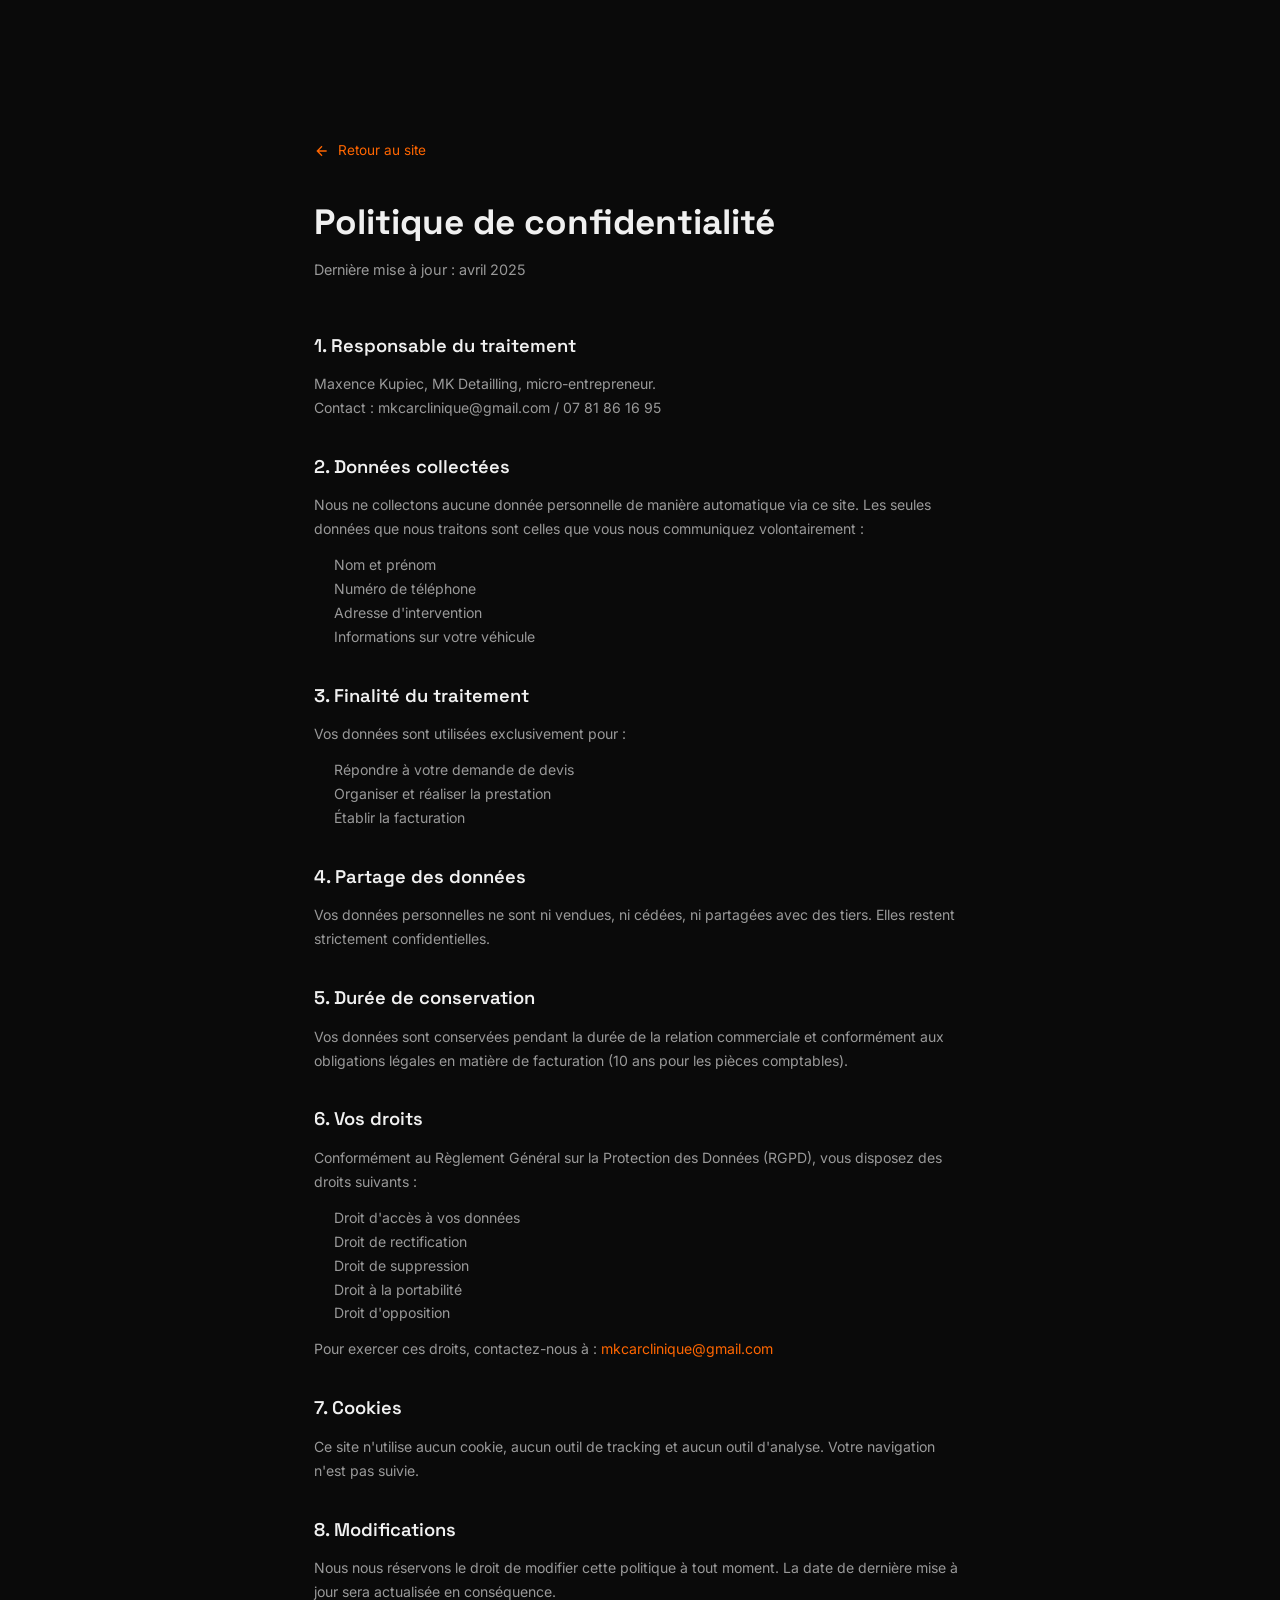
==== confidentialite.html @ a5b23c21 "Initial commit — MK Detailling site Site vitrine complet : hero video wall, services, parcours clien" ====
<!DOCTYPE html>
<html lang="fr">
<head>
    <meta charset="UTF-8">
    <meta name="viewport" content="width=device-width, initial-scale=1.0">
    <title>Politique de confidentialit&eacute; | MK Detailling</title>
    <link rel="icon" href="favicon.ico" type="image/x-icon">
    <link rel="preconnect" href="https://fonts.googleapis.com">
    <link rel="preconnect" href="https://fonts.gstatic.com" crossorigin>
    <link href="https://fonts.googleapis.com/css2?family=Space+Grotesk:wght@400;500;600;700&family=Inter:wght@300;400;500;600&display=swap" rel="stylesheet">
    <link rel="stylesheet" href="css/style.css">
    <style>
        .legal-page { padding: 140px 24px 80px; max-width: 700px; margin: 0 auto; position: relative; z-index: 1; }
        .legal-page h1 { font-family: 'Space Grotesk', sans-serif; font-size: 2.2rem; font-weight: 700; margin-bottom: 8px; }
        .legal-page .legal-sub { color: #999; font-size: 0.9rem; margin-bottom: 48px; }
        .legal-page h2 { font-family: 'Space Grotesk', sans-serif; font-size: 1.15rem; font-weight: 600; margin: 32px 0 12px; color: #f0f0f0; }
        .legal-page p { color: #999; font-size: 0.88rem; line-height: 1.7; margin-bottom: 12px; }
        .legal-page ul { color: #999; font-size: 0.88rem; line-height: 1.7; margin-bottom: 12px; padding-left: 20px; }
        .legal-page a { color: #ff6600; }
        .legal-back { display: inline-flex; align-items: center; gap: 8px; color: #999; font-size: 0.85rem; margin-bottom: 32px; transition: color 0.3s; }
        .legal-back:hover { color: #f0f0f0; }
    </style>
</head>
<body>
    <div class="legal-page">
        <a href="index.html" class="legal-back">
            <svg width="16" height="16" viewBox="0 0 24 24" fill="none" stroke="currentColor" stroke-width="2"><path d="M19 12H5M12 19l-7-7 7-7"/></svg>
            Retour au site
        </a>
        <h1>Politique de confidentialit&eacute;</h1>
        <p class="legal-sub">Derni&egrave;re mise &agrave; jour : avril 2025</p>

        <h2>1. Responsable du traitement</h2>
        <p>Maxence Kupiec, MK Detailling, micro-entrepreneur.<br>Contact : mkcarclinique@gmail.com / 07 81 86 16 95</p>

        <h2>2. Donn&eacute;es collect&eacute;es</h2>
        <p>Nous ne collectons aucune donn&eacute;e personnelle de mani&egrave;re automatique via ce site. Les seules donn&eacute;es que nous traitons sont celles que vous nous communiquez volontairement :</p>
        <ul>
            <li>Nom et pr&eacute;nom</li>
            <li>Num&eacute;ro de t&eacute;l&eacute;phone</li>
            <li>Adresse d'intervention</li>
            <li>Informations sur votre v&eacute;hicule</li>
        </ul>

        <h2>3. Finalit&eacute; du traitement</h2>
        <p>Vos donn&eacute;es sont utilis&eacute;es exclusivement pour :</p>
        <ul>
            <li>R&eacute;pondre &agrave; votre demande de devis</li>
            <li>Organiser et r&eacute;aliser la prestation</li>
            <li>&Eacute;tablir la facturation</li>
        </ul>

        <h2>4. Partage des donn&eacute;es</h2>
        <p>Vos donn&eacute;es personnelles ne sont ni vendues, ni c&eacute;d&eacute;es, ni partag&eacute;es avec des tiers. Elles restent strictement confidentielles.</p>

        <h2>5. Dur&eacute;e de conservation</h2>
        <p>Vos donn&eacute;es sont conserv&eacute;es pendant la dur&eacute;e de la relation commerciale et conform&eacute;ment aux obligations l&eacute;gales en mati&egrave;re de facturation (10 ans pour les pi&egrave;ces comptables).</p>

        <h2>6. Vos droits</h2>
        <p>Conform&eacute;ment au R&egrave;glement G&eacute;n&eacute;ral sur la Protection des Donn&eacute;es (RGPD), vous disposez des droits suivants :</p>
        <ul>
            <li>Droit d'acc&egrave;s &agrave; vos donn&eacute;es</li>
            <li>Droit de rectification</li>
            <li>Droit de suppression</li>
            <li>Droit &agrave; la portabilit&eacute;</li>
            <li>Droit d'opposition</li>
        </ul>
        <p>Pour exercer ces droits, contactez-nous &agrave; : <a href="mailto:mkcarclinique@gmail.com">mkcarclinique@gmail.com</a></p>

        <h2>7. Cookies</h2>
        <p>Ce site n'utilise aucun cookie, aucun outil de tracking et aucun outil d'analyse. Votre navigation n'est pas suivie.</p>

        <h2>8. Modifications</h2>
        <p>Nous nous r&eacute;servons le droit de modifier cette politique &agrave; tout moment. La date de derni&egrave;re mise &agrave; jour sera actualis&eacute;e en cons&eacute;quence.</p>
    </div>
</body>
</html>
---- css/style.css ----
/* ============================
   MK Detailling - Premium Dark UI
   Fonts: Space Grotesk, Inter, Bebas Neue
   Colors: #0a0a0a, #ff6600, #00c8ff
   ============================ */

*, *::before, *::after {
    margin: 0;
    padding: 0;
    box-sizing: border-box;
}

:root {
    --black: #050505;
    --dark: #0a0a0a;
    --dark-2: #111111;
    --dark-3: #161616;
    --gray-1: #1e1e1e;
    --gray-2: #2a2a2a;
    --gray-3: #444;
    --gray-4: #666;
    --gray-5: #999;
    --white: #f0f0f0;
    --white-soft: rgba(240,240,240,0.7);
    --orange: #ff6600;
    --orange-soft: rgba(255,102,0,0.15);
    --orange-glow: rgba(255,102,0,0.35);
    --cyan: #00c8ff;
    --cyan-soft: rgba(0,200,255,0.15);
    --cyan-glow: rgba(0,200,255,0.35);
    --gradient: linear-gradient(135deg, var(--orange), var(--cyan));
    --glass-bg: rgba(255,255,255,0.03);
    --glass-border: rgba(255,255,255,0.06);
    --font-heading: 'Space Grotesk', sans-serif;
    --font-body: 'Inter', sans-serif;
    --font-accent: 'Bebas Neue', sans-serif;
    --ease: cubic-bezier(0.16, 1, 0.3, 1);
    --ease-out: cubic-bezier(0.33, 1, 0.68, 1);
    --radius: 16px;
    --radius-sm: 10px;
}

html {
    scroll-behavior: smooth;
    scroll-padding-top: 80px;
}

body {
    font-family: var(--font-body);
    background: var(--dark);
    color: var(--white);
    line-height: 1.6;
    overflow-x: hidden;
    -webkit-font-smoothing: antialiased;
    -moz-osx-font-smoothing: grayscale;
    cursor: default;
}

::selection {
    background: var(--orange);
    color: var(--dark);
}

a { text-decoration: none; color: inherit; }
ul { list-style: none; }
img { max-width: 100%; display: block; }

.container {
    max-width: 1200px;
    margin: 0 auto;
    padding: 0 24px;
}

/* Toutes les sections au-dessus du fond */
section, footer, .marquee {
    position: relative;
    z-index: 1;
}

/* Séparateurs lumineux entre sections */
/* Séparateurs supprimés */

/* ============================
   LOADER
   ============================ */
.loader {
    position: fixed;
    inset: 0;
    z-index: 9999;
    background: var(--black);
    display: flex;
    align-items: center;
    justify-content: center;
    overflow: hidden;
}

.loader.hidden {
    pointer-events: none;
    visibility: hidden;
}

/* Texte reveal */
.loader-text-reveal {
    text-align: center;
    position: relative;
    z-index: 2;
    display: flex;
    flex-direction: column;
    align-items: center;
    gap: 16px;
}

.loader-line {
    display: flex;
    justify-content: center;
}

.loader-line {
    overflow: hidden;
}

.loader-line span {
    display: block;
    transform: translateY(110%);
    animation: slideUp 0.6s var(--ease) forwards;
}

.loader-logo-img {
    height: clamp(80px, 15vw, 160px);
    width: auto;
}

.line-1 span {
    animation-delay: 0.3s;
}

.line-3 span {
    font-family: var(--font-heading);
    font-size: clamp(0.7rem, 1.5vw, 0.9rem);
    font-weight: 300;
    color: var(--gray-4);
    letter-spacing: 3px;
    text-transform: uppercase;
    margin-top: 16px;
    animation-delay: 0.9s;
}

@keyframes slideUp {
    to { transform: translateY(0); }
}

/* Wipe - rideau qui remonte pour révéler le site */
.loader-wipe {
    position: absolute;
    inset: 0;
    background: var(--black);
    z-index: 1;
    transform: scaleY(0);
    transform-origin: bottom;
}

.loader.exit .loader-line span {
    animation: slideOut 0.4s var(--ease) forwards;
}

.loader.exit .line-1 span { animation-delay: 0s; }
.loader.exit .line-3 span { animation-delay: 0.08s; }

@keyframes slideOut {
    to { transform: translateY(-110%); }
}

.loader.exit {
    animation: loaderFadeOut 0.6s var(--ease) 0.5s forwards;
}

@keyframes loaderFadeOut {
    to { opacity: 0; }
}

/* ============================
   CUSTOM CURSOR
   ============================ */
@media (hover: hover) and (pointer: fine) {
    .cursor {
        width: 8px;
        height: 8px;
        background: var(--white);
        border-radius: 50%;
        position: fixed;
        top: 0;
        left: 0;
        pointer-events: none;
        z-index: 100000;
        transition: transform 0.1s, background 0.2s;
        mix-blend-mode: difference;
    }

    .cursor-follower {
        width: 36px;
        height: 36px;
        border: 1px solid rgba(255,255,255,0.3);
        border-radius: 50%;
        position: fixed;
        top: 0;
        left: 0;
        pointer-events: none;
        z-index: 100000;
        transition: transform 0.3s var(--ease), width 0.3s, height 0.3s, border-color 0.3s;
    }

    .cursor-follower.hover {
        width: 56px;
        height: 56px;
        border-color: var(--orange);
    }

    body { cursor: none; }
    a, button, .magnetic { cursor: none; }
}

/* ============================
   BACKGROUND SYSTEM
   ============================ */
.bg-system {
    position: fixed;
    inset: 0;
    z-index: 0;
    pointer-events: none;
    overflow: hidden;
}

/* Grid étendue sur tout le site */
.bg-grid {
    position: absolute;
    inset: 0;
    background-image:
        linear-gradient(rgba(255,255,255,0.02) 1px, transparent 1px),
        linear-gradient(90deg, rgba(255,255,255,0.02) 1px, transparent 1px);
    background-size: 80px 80px;
    opacity: 0.6;
}

/* Orbes de lumière ambiante */
.bg-orb {
    position: absolute;
    border-radius: 50%;
    filter: blur(100px);
    will-change: transform;
    transition: transform 0.1s linear;
}

.bg-orb-1 {
    width: 600px;
    height: 600px;
    background: radial-gradient(circle, rgba(255,102,0,0.12) 0%, transparent 70%);
    top: -200px;
    left: -100px;
    animation: orbFloat1 20s ease-in-out infinite;
}

.bg-orb-2 {
    width: 500px;
    height: 500px;
    background: radial-gradient(circle, rgba(0,200,255,0.10) 0%, transparent 70%);
    top: 40%;
    right: -150px;
    animation: orbFloat2 25s ease-in-out infinite;
}

.bg-orb-3 {
    width: 700px;
    height: 700px;
    background: radial-gradient(circle, rgba(255,102,0,0.08) 0%, transparent 70%);
    bottom: 20%;
    left: -200px;
    animation: orbFloat3 22s ease-in-out infinite;
}

.bg-orb-4 {
    width: 400px;
    height: 400px;
    background: radial-gradient(circle, rgba(0,200,255,0.07) 0%, transparent 70%);
    bottom: -100px;
    right: 10%;
    animation: orbFloat4 18s ease-in-out infinite;
}

@keyframes orbFloat1 {
    0%, 100% { transform: translate(0, 0); }
    25% { transform: translate(80px, 120px); }
    50% { transform: translate(40px, 60px); }
    75% { transform: translate(-40px, 80px); }
}

@keyframes orbFloat2 {
    0%, 100% { transform: translate(0, 0); }
    25% { transform: translate(-60px, -80px); }
    50% { transform: translate(-100px, 40px); }
    75% { transform: translate(30px, -60px); }
}

@keyframes orbFloat3 {
    0%, 100% { transform: translate(0, 0); }
    25% { transform: translate(100px, -40px); }
    50% { transform: translate(60px, -80px); }
    75% { transform: translate(-30px, -20px); }
}

@keyframes orbFloat4 {
    0%, 100% { transform: translate(0, 0); }
    25% { transform: translate(-50px, 60px); }
    50% { transform: translate(30px, -40px); }
    75% { transform: translate(-80px, 20px); }
}

/* Particules */
.bg-particles {
    position: absolute;
    inset: 0;
}

.particle {
    position: absolute;
    width: 2px;
    height: 2px;
    background: rgba(255,255,255,0.15);
    border-radius: 50%;
    animation: particleDrift linear infinite;
}

@keyframes particleDrift {
    0% { transform: translateY(0) translateX(0); opacity: 0; }
    10% { opacity: 1; }
    90% { opacity: 1; }
    100% { transform: translateY(-100vh) translateX(40px); opacity: 0; }
}

/* Grain overlay */
.grain {
    position: fixed;
    inset: 0;
    z-index: 9998;
    pointer-events: none;
    opacity: 0.04;
    background-image: url("data:image/svg+xml,%3Csvg viewBox='0 0 256 256' xmlns='http://www.w3.org/2000/svg'%3E%3Cfilter id='noise'%3E%3CfeTurbulence type='fractalNoise' baseFrequency='0.9' numOctaves='4' stitchTiles='stitch'/%3E%3C/filter%3E%3Crect width='100%25' height='100%25' filter='url(%23noise)'/%3E%3C/svg%3E");
    background-repeat: repeat;
}

/* ============================
   SECTION HEADER
   ============================ */
.section-header {
    text-align: center;
    margin-bottom: 32px;
}

.section-tag {
    font-family: var(--font-accent);
    font-size: 0.9rem;
    letter-spacing: 4px;
    text-transform: uppercase;
    color: var(--gray-5);
    display: block;
    margin-bottom: 12px;
}

.section-title {
    font-family: var(--font-heading);
    font-size: clamp(2rem, 5vw, 3.4rem);
    font-weight: 700;
    letter-spacing: -1px;
    line-height: 1.1;
    margin-bottom: 16px;
}

.accent {
    background: var(--gradient);
    -webkit-background-clip: text;
    -webkit-text-fill-color: transparent;
    background-clip: text;
}

.accent-animated {
    background: linear-gradient(90deg, var(--orange), var(--cyan), var(--orange), var(--cyan));
    background-size: 300% 100%;
    -webkit-background-clip: text;
    -webkit-text-fill-color: transparent;
    background-clip: text;
    animation: gradientText 4s ease infinite;
    filter: drop-shadow(0 0 20px rgba(255,102,0,0.3));
    text-shadow: none;
}

@keyframes gradientText {
    0% { background-position: 0% 50%; }
    50% { background-position: 100% 50%; }
    100% { background-position: 0% 50%; }
}

.section-subtitle {
    color: var(--gray-5);
    font-size: 1.05rem;
    font-weight: 300;
    max-width: 500px;
    margin: 0 auto;
}

/* ============================
   GLASS
   ============================ */
.glass {
    background: var(--glass-bg);
    border: 1px solid var(--glass-border);
    backdrop-filter: blur(12px);
    -webkit-backdrop-filter: blur(12px);
}

/* ============================
   BUTTONS
   ============================ */
.btn {
    display: inline-flex;
    align-items: center;
    gap: 10px;
    padding: 16px 32px;
    border-radius: 60px;
    font-family: var(--font-heading);
    font-size: 0.95rem;
    font-weight: 600;
    letter-spacing: 0.3px;
    border: none;
    cursor: pointer;
    transition: all 0.4s var(--ease);
    position: relative;
    overflow: hidden;
}

.btn-primary {
    background: var(--orange);
    color: var(--white);
}

.btn-primary::before {
    content: '';
    position: absolute;
    inset: 0;
    background: linear-gradient(135deg, var(--orange), #ff8533);
    opacity: 0;
    transition: opacity 0.4s;
}

.btn-primary:hover::before { opacity: 1; }

.btn-primary:hover {
    transform: translateY(-2px);
    box-shadow: 0 12px 40px var(--orange-glow);
}

.btn-primary span, .btn-primary svg { position: relative; z-index: 1; }

.btn-ghost {
    background: transparent;
    color: var(--white);
    border: 1px solid var(--gray-2);
    padding: 15px 31px;
}

.btn-ghost:hover {
    border-color: var(--white);
    transform: translateY(-2px);
}

/* ============================
   NAVBAR
   ============================ */
.navbar {
    position: fixed;
    top: 0;
    left: 0;
    right: 0;
    z-index: 1000;
    padding: 0;
    transition: all 0.5s var(--ease);
}

.navbar.scrolled {
    background: rgba(5, 5, 5, 0.15);
    backdrop-filter: blur(20px);
    -webkit-backdrop-filter: blur(20px);
    border-bottom: 1px solid rgba(255,255,255,0.03);
}

.nav-container {
    max-width: 1200px;
    margin: 0 auto;
    padding: 0 24px;
    display: flex;
    align-items: center;
    justify-content: space-between;
    height: 110px;
}

.nav-logo img {
    height: 100px;
    width: auto;
    transition: opacity 0.3s;
}

.nav-logo:hover img { opacity: 0.8; }

.nav-links {
    display: flex;
    gap: 40px;
}

.nav-links a {
    font-family: var(--font-heading);
    font-size: 0.88rem;
    font-weight: 500;
    letter-spacing: 0.5px;
    color: var(--gray-5);
    transition: color 0.3s;
    position: relative;
    overflow: hidden;
}

.nav-links a::after {
    content: '';
    position: absolute;
    bottom: -2px;
    left: 0;
    width: 0;
    height: 1px;
    background: var(--orange);
    transition: width 0.4s var(--ease);
}

.nav-links a:hover,
.nav-links a.active {
    color: var(--white);
}

.nav-links a:hover::after,
.nav-links a.active::after {
    width: 100%;
}

.nav-cta {
    display: flex;
    align-items: center;
    gap: 8px;
    font-family: var(--font-heading);
    font-size: 0.85rem;
    font-weight: 600;
    letter-spacing: 0.5px;
    padding: 10px 24px;
    border: 1px solid var(--gray-2);
    border-radius: 60px;
    color: var(--white);
    transition: all 0.4s var(--ease);
}

.nav-cta:hover {
    border-color: var(--orange);
    color: var(--orange);
    box-shadow: 0 0 20px var(--orange-glow);
}

.nav-toggle {
    display: none;
    flex-direction: column;
    gap: 6px;
    background: none;
    border: none;
    cursor: pointer;
    padding: 8px;
    width: 36px;
}

.nav-toggle span {
    display: block;
    height: 1.5px;
    background: var(--white);
    transition: all 0.4s var(--ease);
    transform-origin: center;
}

.nav-toggle.open span:first-child {
    transform: rotate(45deg) translate(2.5px, 2.5px);
}

.nav-toggle.open span:last-child {
    transform: rotate(-45deg) translate(2.5px, -2.5px);
}

/* ============================
   HERO
   ============================ */
.hero {
    position: relative;
    min-height: 100vh;
    display: flex;
    align-items: center;
    justify-content: center;
    overflow: hidden;
}

/* Wall de 3 vidéos côte à côte */
.hero-video-wall {
    position: absolute;
    inset: 0;
    display: grid;
    grid-template-columns: 1fr 1fr 1fr;
    z-index: 0;
    overflow: hidden;
}

.hero-video-wall video {
    width: 100%;
    height: 100%;
    object-fit: cover;
    filter: brightness(0.3) saturate(1.15);
}

.hero-video-wall video:nth-child(2) {
    filter: brightness(0.35) saturate(1.2);
}

.hero-video-wall video:nth-child(3) {
    filter: brightness(0.3) saturate(1.15);
}

.hero-video-overlay {
    position: absolute;
    inset: 0;
    z-index: 1;
    background:
        radial-gradient(ellipse 70% 60% at center, rgba(5,5,5,0.4) 0%, rgba(5,5,5,0.75) 80%, var(--dark) 100%),
        linear-gradient(180deg, rgba(5,5,5,0.3) 0%, transparent 40%, rgba(5,5,5,0.85) 100%);
}

/* Fondu horizontal entre les 3 vidéos (masque les jointures) */
.hero-video-wall::before {
    content: '';
    position: absolute;
    inset: 0;
    z-index: 2;
    pointer-events: none;
    background:
        linear-gradient(90deg,
            transparent 0%,
            transparent 28%,
            rgba(10,10,10,0.5) 33.33%,
            transparent 38%,
            transparent 62%,
            rgba(10,10,10,0.5) 66.66%,
            transparent 72%,
            transparent 100%
        );
    filter: blur(30px);
}

.hero-video-wall video {
    mask-image: linear-gradient(90deg, transparent 0%, black 8%, black 92%, transparent 100%);
    -webkit-mask-image: linear-gradient(90deg, transparent 0%, black 8%, black 92%, transparent 100%);
}

.hero-video-wall video:first-child {
    mask-image: linear-gradient(90deg, black 0%, black 92%, transparent 100%);
    -webkit-mask-image: linear-gradient(90deg, black 0%, black 92%, transparent 100%);
}

.hero-video-wall video:last-child {
    mask-image: linear-gradient(90deg, transparent 0%, black 8%, black 100%);
    -webkit-mask-image: linear-gradient(90deg, transparent 0%, black 8%, black 100%);
}

@media (max-width: 768px) {
    .hero-video-wall {
        grid-template-columns: 1fr;
    }
    .hero-video-wall video:nth-child(2),
    .hero-video-wall video:nth-child(3) {
        display: none;
    }
    .hero-video-wall::before,
    .hero-video-wall::after {
        display: none;
    }
}

.hero-bg {
    position: absolute;
    inset: 0;
    z-index: 1;
}

.hero-gradient {
    position: absolute;
    inset: 0;
    background:
        radial-gradient(ellipse 60% 50% at 20% 50%, var(--orange-glow) 0%, transparent 70%),
        radial-gradient(ellipse 60% 50% at 80% 60%, var(--cyan-glow) 0%, transparent 70%);
    opacity: 0.4;
    animation: gradientShift 8s ease-in-out infinite alternate;
}

@keyframes gradientShift {
    0% { opacity: 0.3; transform: scale(1); }
    100% { opacity: 0.5; transform: scale(1.05); }
}

/* hero-grid-pattern supprimé - grid globale via bg-system */

.hero-content {
    position: relative;
    z-index: 2;
    text-align: center;
    padding: 100px 24px 0;
    max-width: 900px;
}

.hero-badge {
    display: inline-flex;
    align-items: center;
    gap: 8px;
    padding: 10px 22px;
    border-radius: 60px;
    background: rgba(10,10,10,0.5);
    backdrop-filter: blur(12px);
    -webkit-backdrop-filter: blur(12px);
    border: 1px solid rgba(255,255,255,0.12);
    font-size: 0.8rem;
    font-weight: 500;
    color: rgba(240,240,240,0.95);
    letter-spacing: 0.5px;
    margin-bottom: 32px;
    box-shadow: 0 4px 20px rgba(0,0,0,0.4);
}

.pulse-dot {
    width: 8px;
    height: 8px;
    border-radius: 50%;
    background: #22c55e;
    animation: pulseDot 2s infinite;
}

@keyframes pulseDot {
    0%, 100% { box-shadow: 0 0 0 0 rgba(34,197,94,0.5); }
    50% { box-shadow: 0 0 0 6px rgba(34,197,94,0); }
}

.hero-title {
    font-family: var(--font-heading);
    font-size: clamp(2.4rem, 6vw, 4.8rem);
    font-weight: 700;
    line-height: 1.05;
    letter-spacing: -2px;
    margin-bottom: 24px;
    text-shadow: 0 4px 30px rgba(0,0,0,0.5), 0 2px 8px rgba(0,0,0,0.4);
}

.hero-title .line {
    display: block;
    overflow: hidden;
}

.hero-title .word {
    display: inline-block;
}

.hero-slogan {
    font-family: var(--font-body);
    font-size: 1.05rem;
    font-weight: 400;
    color: rgba(240,240,240,0.85);
    margin-bottom: 48px;
    letter-spacing: 0.3px;
    text-shadow: 0 2px 12px rgba(0,0,0,0.6);
}

.hero-ctas {
    display: flex;
    gap: 16px;
    justify-content: center;
    flex-wrap: wrap;
    margin-bottom: 80px;
}

.hero-scroll-indicator {
    display: flex;
    flex-direction: column;
    align-items: center;
    gap: 8px;
    color: var(--gray-4);
    font-size: 0.7rem;
    font-weight: 500;
    letter-spacing: 3px;
    text-transform: uppercase;
}

.scroll-line {
    width: 1px;
    height: 48px;
    background: linear-gradient(to bottom, var(--gray-4), transparent);
    animation: scrollLine 2s ease-in-out infinite;
}

@keyframes scrollLine {
    0% { transform: scaleY(0); transform-origin: top; }
    50% { transform: scaleY(1); transform-origin: top; }
    51% { transform-origin: bottom; }
    100% { transform: scaleY(0); transform-origin: bottom; }
}

/* ============================
   MARQUEE
   ============================ */
.marquee {
    padding: 20px 0;
    background: rgba(10,10,10,0.5);
    backdrop-filter: blur(8px);
    -webkit-backdrop-filter: blur(8px);
    border-top: 1px solid var(--glass-border);
    border-bottom: 1px solid var(--glass-border);
    overflow: hidden;
}

.marquee-track {
    display: flex;
    gap: 32px;
    white-space: nowrap;
    animation: marquee 25s linear infinite;
    font-family: var(--font-accent);
    font-size: 1rem;
    letter-spacing: 4px;
    color: var(--gray-4);
}

.marquee-track .separator {
    color: var(--orange);
}

.marquee-star {
    color: var(--orange);
    font-size: 0.8rem;
}

@keyframes marquee {
    0% { transform: translateX(0); }
    100% { transform: translateX(-50%); }
}

/* ============================
   TRUST BAR
   ============================ */
.trust-bar {
    padding: 24px 0;
    position: relative;
    z-index: 1;
}

.trust-badges {
    display: flex;
    justify-content: center;
    gap: 16px;
    flex-wrap: wrap;
}

.trust-badge {
    display: flex;
    align-items: center;
    gap: 12px;
    padding: 12px 20px;
    border-radius: 60px;
    transition: all 0.3s var(--ease);
}

.trust-badge:hover {
    border-color: rgba(255,255,255,0.1);
    transform: translateY(-2px);
}

.trust-logo {
    width: 32px;
    height: 32px;
    border-radius: 50%;
    display: flex;
    align-items: center;
    justify-content: center;
    flex-shrink: 0;
}

.trustpilot-logo {
    background: rgba(0,182,122,0.1);
}

.google-logo {
    background: rgba(255,255,255,0.05);
}

.trust-stars {
    display: flex;
    gap: 2px;
    margin-bottom: 2px;
}

.trust-text {
    font-size: 0.75rem;
    color: var(--gray-5);
    font-weight: 300;
}

.trust-text strong {
    color: var(--white);
    font-weight: 600;
}

@media (max-width: 768px) {
    .trust-badges {
        flex-direction: column;
        align-items: center;
    }
}

/* ============================
   SERVICES
   ============================ */
.services {
    padding: 56px 0;
    background: transparent;
}

.services-grid {
    display: grid;
    grid-template-columns: repeat(3, 1fr);
    gap: 20px;
    margin-bottom: 48px;
}

.service-card {
    border-radius: var(--radius);
    padding: 36px 28px;
    position: relative;
    overflow: hidden;
    transition: all 0.5s var(--ease);
}

.service-card:hover {
    transform: translateY(-8px);
    border-color: rgba(255,255,255,0.1);
    box-shadow: 0 24px 64px rgba(0,0,0,0.4);
}

/* Carte bleue (intérieur / extérieur) */
.service-card.cyan-card .service-icon-wrap {
    color: var(--cyan);
}

.service-card.cyan-card:hover {
    border-color: rgba(0,200,255,0.25);
    box-shadow: 0 24px 64px rgba(0,200,255,0.08);
}

.service-card.cyan-card:hover .service-icon-wrap {
    background: var(--cyan);
    color: var(--dark);
}

.service-card.cyan-card li::before {
    background: var(--cyan);
}

.service-card.cyan-card .service-link:hover {
    border-color: var(--cyan);
    color: var(--cyan);
}

/* Carte orange (prestation complète) */
.service-card.featured {
    border-color: rgba(255,102,0,0.2);
    background: linear-gradient(180deg, rgba(255,102,0,0.06) 0%, var(--glass-bg) 100%);
}

.service-card.featured:hover {
    border-color: rgba(255,102,0,0.4);
    box-shadow: 0 24px 64px rgba(255,102,0,0.1);
}

.service-number {
    font-family: var(--font-heading);
    font-size: 4rem;
    font-weight: 700;
    color: rgba(255,255,255,0.03);
    position: absolute;
    top: 12px;
    right: 20px;
    line-height: 1;
}

.featured-tag {
    display: inline-block;
    font-family: var(--font-heading);
    font-size: 0.65rem;
    font-weight: 700;
    letter-spacing: 2px;
    padding: 4px 12px;
    border-radius: 60px;
    background: var(--orange-soft);
    color: var(--orange);
    margin-bottom: 20px;
}

.service-icon-wrap {
    min-width: 56px;
    height: 56px;
    padding: 0 16px;
    border-radius: 14px;
    background: var(--gray-1);
    display: inline-flex;
    align-items: center;
    justify-content: center;
    margin-bottom: 24px;
    color: var(--orange);
    transition: all 0.4s var(--ease);
}

.service-card.featured .service-icon-wrap {
    background: var(--orange-soft);
    padding: 0 20px;
    border: 1px solid rgba(255,102,0,0.3);
    animation: glowPulse 2.5s ease-in-out infinite;
}

@keyframes glowPulse {
    0%, 100% { box-shadow: 0 0 15px var(--orange-glow), 0 0 30px rgba(255,102,0,0.1); }
    50% { box-shadow: 0 0 25px var(--orange-glow), 0 0 50px rgba(255,102,0,0.2); }
}

.service-card:hover .service-icon-wrap {
    background: var(--orange);
    color: var(--white);
}

.service-tag-wrap {
    margin-bottom: 24px;
}

.service-tag {
    display: inline-block;
    font-family: var(--font-heading);
    font-size: 0.95rem;
    font-weight: 600;
    letter-spacing: 0.5px;
    padding: 10px 24px;
    border-radius: 60px;
    background: var(--gray-1);
    color: var(--cyan);
    border: 1px solid rgba(0,200,255,0.15);
    transition: all 0.4s var(--ease);
}

.service-card:hover .service-tag {
    background: var(--cyan-soft);
    border-color: rgba(0,200,255,0.3);
}

.featured-service-tag {
    color: var(--orange);
    border-color: rgba(255,102,0,0.3);
    background: var(--orange-soft);
    animation: glowPulse 2.5s ease-in-out infinite;
}

.service-card:hover .featured-service-tag {
    background: rgba(255,102,0,0.2);
    border-color: rgba(255,102,0,0.5);
}

.service-card h3 {
    font-family: var(--font-heading);
    font-size: 1.3rem;
    font-weight: 600;
    margin-bottom: 20px;
    letter-spacing: -0.3px;
}

.service-card ul {
    margin-bottom: 28px;
}

.service-card li {
    padding: 8px 0;
    color: var(--gray-5);
    font-size: 0.9rem;
    font-weight: 400;
    border-bottom: 1px solid rgba(255,255,255,0.04);
    display: flex;
    align-items: center;
    gap: 10px;
}

.service-card li::before {
    content: '';
    width: 4px;
    height: 4px;
    border-radius: 50%;
    background: var(--orange);
    flex-shrink: 0;
}

.service-card.featured li::before {
    background: var(--cyan);
}

/* Description texte (prestation complète) */
.service-description {
    color: var(--gray-5);
    font-size: 0.95rem;
    font-weight: 400;
    line-height: 1.6;
    margin-bottom: 20px;
}

/* Encadré "Ce qui est possible" */
.service-includes {
    background: rgba(255,255,255,0.03);
    border: 1px solid rgba(255,255,255,0.06);
    border-radius: var(--radius-sm);
    padding: 16px 20px;
    margin-bottom: 24px;
}

.includes-label {
    display: block;
    font-family: var(--font-heading);
    font-size: 0.75rem;
    font-weight: 600;
    letter-spacing: 0.5px;
    color: var(--gray-4);
    margin-bottom: 12px;
    text-transform: uppercase;
}

.service-includes ul {
    margin-bottom: 0;
}

/* Prix */
.service-price {
    text-align: center;
    margin-bottom: 20px;
    padding: 12px 0;
    border-top: 1px solid rgba(255,255,255,0.05);
}

.price-range {
    display: block;
    font-family: var(--font-heading);
    font-size: 1.4rem;
    font-weight: 700;
    color: var(--cyan);
    letter-spacing: -0.5px;
    margin-bottom: 2px;
}

.featured-price {
    color: var(--orange);
}

.price-note {
    font-size: 0.75rem;
    color: var(--gray-4);
    font-weight: 300;
}

.service-footer {
    display: flex;
    align-items: center;
    justify-content: space-between;
}

.service-badge {
    font-family: var(--font-heading);
    font-size: 0.85rem;
    font-weight: 600;
    color: var(--gray-5);
    letter-spacing: 0.5px;
}

.service-link {
    width: 40px;
    height: 40px;
    border-radius: 50%;
    border: 1px solid var(--gray-2);
    display: flex;
    align-items: center;
    justify-content: center;
    color: var(--gray-5);
    transition: all 0.3s var(--ease);
}

.service-link:hover {
    border-color: var(--orange);
    color: var(--orange);
    transform: rotate(0deg);
}

.services-note {
    text-align: center;
    color: var(--gray-4);
    font-size: 0.9rem;
    font-weight: 300;
}

/* ============================
   ZONES
   ============================ */
.zones {
    padding: 56px 0;
    background: transparent;
}

/* ============================
   COMPTEURS
   ============================ */
.counters {
    padding: 56px 0;
    background: transparent;
}

.counters-grid {
    display: grid;
    grid-template-columns: repeat(3, 1fr);
    gap: 20px;
    max-width: 700px;
    margin: 0 auto;
    text-align: center;
}

.counter-item {
    padding: 24px 16px;
}

.counter-value {
    font-family: var(--font-heading);
    font-size: 3rem;
    font-weight: 700;
    background: var(--gradient);
    -webkit-background-clip: text;
    -webkit-text-fill-color: transparent;
    background-clip: text;
}

.counter-suffix {
    font-family: var(--font-heading);
    font-size: 1.4rem;
    font-weight: 600;
    color: var(--gray-5);
}

.counter-item p {
    font-size: 0.8rem;
    color: var(--gray-4);
    font-weight: 300;
    margin-top: 4px;
}

@media (max-width: 768px) {
    .counters-grid {
        grid-template-columns: 1fr;
        gap: 8px;
    }

    .counter-value {
        font-size: 2.4rem;
    }
}

/* ============================
   PARCOURS CLIENT
   ============================ */
.parcours {
    padding: 56px 0;
    background: transparent;
}

.parcours-timeline {
    position: relative;
    max-width: 640px;
    margin: 0 auto;
}

/* Ligne verticale qui se dessine au scroll */
.timeline-line {
    position: absolute;
    left: 28px;
    top: 0;
    bottom: 0;
    width: 2px;
    background: transparent;
    z-index: 0;
}

.timeline-line::after {
    content: '';
    position: absolute;
    top: 0;
    left: 0;
    width: 100%;
    height: var(--progress, 0%);
    background: linear-gradient(180deg, var(--orange), var(--cyan));
    box-shadow: 0 0 12px var(--orange-glow), 0 0 24px rgba(255,102,0,0.1);
    border-radius: 2px;
}

/* Steps */
.parcours-step {
    display: flex;
    align-items: flex-start;
    gap: 24px;
    margin-bottom: 32px;
    position: relative;
    opacity: 0;
    transform: translateY(20px);
    filter: blur(6px);
    transition: opacity 0.7s var(--ease), transform 0.7s var(--ease), filter 0.7s var(--ease);
}

.parcours-step.step-active {
    opacity: 1;
    transform: translateY(0);
    filter: blur(0);
}

.parcours-step:last-child {
    margin-bottom: 0;
}

/* Numéro avec icône auto */
.step-number {
    width: 56px;
    height: 56px;
    border-radius: 50%;
    background: var(--gray-1);
    border: 2px solid var(--gray-3);
    display: flex;
    align-items: center;
    justify-content: center;
    flex-shrink: 0;
    position: relative;
    z-index: 2;
    transition: all 0.5s var(--ease);
}

.step-active .step-number {
    border-color: var(--orange);
    box-shadow: 0 0 20px var(--orange-glow);
    background: var(--dark);
}

.step-active:nth-child(even) .step-number {
    border-color: var(--cyan);
    box-shadow: 0 0 20px var(--cyan-glow);
}

.step-number svg {
    color: var(--gray-4);
    transition: color 0.5s var(--ease);
}

.step-active .step-number svg {
    color: var(--orange);
}

.step-active:nth-child(even) .step-number svg {
    color: var(--cyan);
}

/* Contenu */
.step-content {
    flex: 1;
    border-radius: var(--radius-sm);
    padding: 20px 24px;
    transition: all 0.4s var(--ease);
    position: relative;
}

.step-active .step-content {
    border-color: rgba(255,255,255,0.08);
}

.step-content:hover {
    border-color: rgba(255,255,255,0.12);
    transform: translateX(4px);
}

.step-tag {
    display: inline-block;
    font-family: var(--font-heading);
    font-size: 0.65rem;
    font-weight: 700;
    letter-spacing: 2px;
    text-transform: uppercase;
    color: var(--gray-4);
    margin-bottom: 8px;
    transition: color 0.4s;
}

.step-active .step-tag {
    color: var(--orange);
}

.step-active:nth-child(even) .step-tag {
    color: var(--cyan);
}

.step-content h3 {
    font-family: var(--font-heading);
    font-size: 1.15rem;
    font-weight: 600;
    margin-bottom: 6px;
}

.step-content p {
    color: var(--gray-5);
    font-size: 0.88rem;
    font-weight: 300;
    line-height: 1.6;
}

@media (max-width: 768px) {
    .parcours-timeline {
        max-width: 100%;
    }

    .step-number {
        width: 44px;
        height: 44px;
    }

    .timeline-line {
        left: 22px;
    }

    .step-content {
        padding: 16px 18px;
    }
}

/* Zone pin icon */
.zone-pin {
    color: var(--cyan);
    margin-bottom: 16px;
}

/* CTA FAQ zone */
.zone-faq {
    text-align: center;
    margin-top: 32px;
}

.zone-faq-link {
    display: inline-flex;
    align-items: center;
    gap: 12px;
    padding: 16px 28px;
    border-radius: 60px;
    font-family: var(--font-heading);
    font-size: 0.9rem;
    font-weight: 500;
    color: var(--gray-5);
    transition: all 0.4s var(--ease);
}

.zone-faq-link:hover {
    color: var(--white);
    border-color: rgba(0,200,255,0.2);
    transform: translateY(-2px);
}

.zone-faq-link svg:first-child {
    color: var(--cyan);
    flex-shrink: 0;
}

.faq-arrow {
    opacity: 0.4;
    transition: all 0.3s var(--ease);
    flex-shrink: 0;
}

.zone-faq-link:hover .faq-arrow {
    opacity: 1;
    transform: translate(2px, -2px);
}

/* Zones layout : carte + infos */
.zones-layout {
    display: flex;
    flex-direction: column;
    align-items: center;
    gap: 48px;
}

/* Panel infos prérequis */
.zones-info-panel {
    max-width: 600px;
    text-align: center;
}

.zones-info-title {
    display: flex;
    align-items: center;
    justify-content: center;
    gap: 10px;
    font-family: var(--font-heading);
    font-size: 1.15rem;
    font-weight: 600;
    margin-bottom: 8px;
}

.zones-info-title svg {
    color: var(--cyan);
}

.zones-info-desc {
    color: var(--gray-5);
    font-size: 0.9rem;
    font-weight: 300;
    margin-bottom: 24px;
}

.prereq-cards {
    display: grid;
    grid-template-columns: 1fr 1fr;
    gap: 16px;
}

.prereq-card {
    border-radius: var(--radius);
    padding: 28px 20px;
    text-align: center;
    transition: all 0.4s var(--ease);
    position: relative;
    overflow: hidden;
}

.prereq-card:nth-child(1):hover {
    transform: translateY(-4px);
    border-color: rgba(56,182,255,0.25);
    box-shadow: 0 12px 40px rgba(56,182,255,0.1);
}

.prereq-card:nth-child(2):hover {
    transform: translateY(-4px);
    border-color: rgba(255,214,0,0.25);
    box-shadow: 0 12px 40px rgba(255,214,0,0.08);
}

.prereq-icon {
    width: 52px;
    height: 52px;
    border-radius: 50%;
    display: flex;
    align-items: center;
    justify-content: center;
    margin: 0 auto 16px;
    position: relative;
}

/* Eau - bleu avec effet goutte */
.prereq-card:nth-child(1) .prereq-icon {
    background: rgba(56, 182, 255, 0.12);
    color: #38b6ff;
    animation: waterPulse 3s ease-in-out infinite;
}

@keyframes waterPulse {
    0%, 100% { box-shadow: 0 0 16px rgba(56,182,255,0.3), 0 0 32px rgba(56,182,255,0.12); }
    50% { box-shadow: 0 0 28px rgba(56,182,255,0.5), 0 0 56px rgba(56,182,255,0.2); }
}

/* Ondes concentriques autour de l'icône eau */
.prereq-card:nth-child(1) .prereq-icon::before,
.prereq-card:nth-child(1) .prereq-icon::after {
    content: '';
    position: absolute;
    inset: -6px;
    border-radius: 50%;
    border: 1.5px solid rgba(56,182,255,0.3);
    animation: waterRing 3s ease-out infinite;
}

.prereq-card:nth-child(1) .prereq-icon::after {
    inset: -4px;
    animation-delay: 1s;
}

@keyframes waterRing {
    0% { transform: scale(1); opacity: 0.6; }
    100% { transform: scale(1.8); opacity: 0; }
}

/* Électricité - jaune avec effet éclair */
.prereq-card:nth-child(2) .prereq-icon {
    background: rgba(255, 214, 0, 0.12);
    color: #ffd600;
    animation: boltPulse 3s ease-in-out infinite;
}

@keyframes boltPulse {
    0%, 100% { box-shadow: 0 0 16px rgba(255,214,0,0.3), 0 0 32px rgba(255,214,0,0.12); }
    50% { box-shadow: 0 0 28px rgba(255,214,0,0.5), 0 0 56px rgba(255,214,0,0.2); }
}

/* Flash effect */
.prereq-card:nth-child(2) .prereq-icon::before {
    content: '';
    position: absolute;
    inset: -4px;
    border-radius: 50%;
    background: radial-gradient(circle, rgba(255,214,0,0.3) 0%, transparent 70%);
    animation: boltFlash 4s ease-in-out infinite;
    opacity: 0;
}

@keyframes boltFlash {
    0%, 80%, 100% { opacity: 0; transform: scale(1); }
    83% { opacity: 1; transform: scale(1.5); }
    85% { opacity: 0; transform: scale(1); }
    87% { opacity: 0.9; transform: scale(1.3); }
    89% { opacity: 0; transform: scale(1); }
    91% { opacity: 0.5; transform: scale(1.2); }
    93% { opacity: 0; }
}

/* Sparks effet étincelles */
.prereq-card:nth-child(2)::before,
.prereq-card:nth-child(2)::after {
    content: '';
    position: absolute;
    width: 2px;
    height: 2px;
    border-radius: 50%;
    background: #ffd600;
}

.prereq-card:nth-child(2)::before {
    top: 30%;
    right: 30%;
    animation: spark1 4s ease-out infinite;
    opacity: 0;
}

.prereq-card:nth-child(2)::after {
    top: 35%;
    left: 32%;
    animation: spark2 4s ease-out infinite 0.2s;
    opacity: 0;
}

@keyframes spark1 {
    80%, 100% { opacity: 0; }
    83% { opacity: 1; transform: translate(10px, -10px) scale(1.5); }
    86% { opacity: 0; transform: translate(18px, -18px) scale(0.5); }
}

@keyframes spark2 {
    80%, 100% { opacity: 0; }
    84% { opacity: 1; transform: translate(-8px, -12px) scale(1.5); }
    87% { opacity: 0; transform: translate(-16px, -20px) scale(0.5); }
}

.prereq-card strong {
    display: block;
    font-family: var(--font-heading);
    font-size: 0.95rem;
    font-weight: 600;
    margin-bottom: 4px;
}

.prereq-card p {
    color: var(--gray-4);
    font-size: 0.8rem;
    font-weight: 300;
}

@media (max-width: 768px) {
    .prereq-cards {
        grid-template-columns: 1fr;
        max-width: 280px;
        margin: 0 auto;
    }
}

/* Carte 3D France */
.france-map-wrapper {
    display: flex;
    flex-direction: column;
    align-items: center;
    gap: 24px;
}

.france-map-3d {
    width: 100%;
    max-width: 650px;
    perspective: 800px;
}

.france-svg-object {
    width: 100%;
    height: auto;
    max-height: 520px;
    transform: perspective(800px) rotateX(12deg) rotateY(-5deg);
    transform-style: preserve-3d;
    transition: transform 0.8s var(--ease);
    filter: drop-shadow(0 20px 50px rgba(0,0,0,0.4));
}

.france-svg-object:hover {
    transform: perspective(800px) rotateX(5deg) rotateY(0deg);
}

/* Legend */
.france-map-legend {
    display: flex;
    justify-content: center;
}

.legend-item {
    display: flex;
    align-items: center;
    gap: 8px;
    font-size: 0.8rem;
    font-weight: 400;
    color: var(--gray-5);
}

.legend-dot {
    width: 8px;
    height: 8px;
    border-radius: 50%;
}

.legend-dot.orange {
    background: var(--orange);
    box-shadow: 0 0 8px var(--orange-glow);
}

@media (max-width: 768px) {
    .france-map-3d {
        max-width: 350px;
    }

    .france-svg {
        transform: rotateX(10deg) rotateY(0deg);
    }

    .pin-label {
        font-size: 9px;
    }
}

/* ============================
   GALERIE - AVANT / APRÈS SLIDER
   ============================ */
.galerie {
    padding: 56px 0;
    background: transparent;
}

.comparisons-grid {
    display: grid;
    grid-template-columns: repeat(2, 1fr);
    gap: 16px;
    max-width: 800px;
    margin: 0 auto;
}

.comparison-slider {
    position: relative;
    border-radius: var(--radius);
    overflow: hidden;
    aspect-ratio: 1/1;
    cursor: ew-resize;
    user-select: none;
    -webkit-user-select: none;
}

.comparison-before,
.comparison-after {
    position: absolute;
    inset: 0;
}

.comparison-before img,
.comparison-after img {
    width: 100%;
    height: 100%;
    object-fit: cover;
    display: block;
}

.comparison-before {
    z-index: 2;
    clip-path: inset(0 50% 0 0);
}

.comparison-after {
    z-index: 1;
}

/* Labels Avant / Après */
.comparison-label {
    position: absolute;
    bottom: 12px;
    padding: 4px 12px;
    border-radius: 60px;
    font-family: var(--font-heading);
    font-size: 0.65rem;
    font-weight: 600;
    letter-spacing: 1.5px;
    text-transform: uppercase;
    z-index: 5;
    pointer-events: none;
}

.label-before {
    left: 16px;
    background: rgba(255, 60, 60, 0.8);
    backdrop-filter: blur(8px);
    -webkit-backdrop-filter: blur(8px);
    color: var(--white);
}

.label-after {
    right: 16px;
    background: rgba(34, 197, 94, 0.8);
    backdrop-filter: blur(8px);
    -webkit-backdrop-filter: blur(8px);
    color: var(--white);
}

/* Handle (poignée de glissement) */
.comparison-handle {
    position: absolute;
    top: 0;
    bottom: 0;
    left: 50%;
    transform: translateX(-50%);
    width: 4px;
    z-index: 10;
    display: flex;
    flex-direction: column;
    align-items: center;
    pointer-events: none;
}

.handle-line {
    flex: 1;
    width: 2px;
    background: var(--white);
    box-shadow: 0 0 8px rgba(255,255,255,0.3);
}

.handle-circle {
    width: 36px;
    height: 36px;
    border-radius: 50%;
    background: var(--white);
    color: var(--dark);
    display: flex;
    align-items: center;
    justify-content: center;
    flex-shrink: 0;
    box-shadow: 0 2px 12px rgba(0,0,0,0.4);
    transition: transform 0.2s var(--ease), box-shadow 0.2s;
}

.comparison-slider:active .handle-circle {
    transform: scale(1.15);
    box-shadow: 0 4px 20px rgba(255,255,255,0.3);
}

.comparison-caption {
    text-align: center;
    margin-top: 10px;
    font-family: var(--font-heading);
    font-size: 0.8rem;
    font-weight: 500;
    color: var(--gray-5);
    letter-spacing: 0.5px;
}

@media (max-width: 768px) {
    .comparisons-grid {
        grid-template-columns: 1fr;
        gap: 32px;
    }

    .comparison-slider {
        aspect-ratio: 1/1;
    }

    .handle-circle {
        width: 36px;
        height: 36px;
    }

    .handle-circle svg {
        width: 16px;
        height: 16px;
    }
}

/* ============================
   À PROPOS - TOUCHE PERSONNELLE
   ============================ */
.about-section {
    padding: 56px 0;
}

.about-wrapper {
    max-width: 720px;
    margin: 0 auto;
    text-align: center;
}

/* Grid 2 colonnes : photo + texte */
.about-grid {
    display: grid;
    grid-template-columns: 0.8fr 1fr;
    gap: 56px;
    align-items: center;
    max-width: 1000px;
    margin: 0 auto;
}

.about-photo {
    position: relative;
    border-radius: var(--radius);
    overflow: hidden;
    aspect-ratio: 4/5;
    box-shadow: 0 20px 60px rgba(0,0,0,0.4);
}

.about-slide {
    position: absolute;
    inset: 0;
    width: 100%;
    height: 100%;
    object-fit: cover;
    display: block;
    opacity: 0;
    transition: opacity 1.2s var(--ease), transform 6s ease-out;
    transform: scale(1);
}

.about-slide.active {
    opacity: 1;
    transform: scale(1.06);
}

.about-photo:hover .about-slide.active {
    transform: scale(1.08);
}

.about-dots {
    position: absolute;
    bottom: 16px;
    left: 50%;
    transform: translateX(-50%);
    display: flex;
    gap: 6px;
    z-index: 3;
}

.about-dot {
    width: 6px;
    height: 6px;
    border-radius: 50%;
    background: rgba(255,255,255,0.3);
    transition: all 0.4s var(--ease);
}

.about-dot.active {
    width: 20px;
    border-radius: 3px;
    background: var(--white);
}

.about-photo::after {
    content: '';
    position: absolute;
    inset: 0;
    background: linear-gradient(180deg, transparent 60%, rgba(5,5,5,0.6) 100%);
    pointer-events: none;
}

.about-photo-tag {
    position: absolute;
    bottom: 16px;
    left: 16px;
    z-index: 2;
    display: inline-flex;
    align-items: center;
    gap: 6px;
    padding: 6px 14px;
    border-radius: 60px;
    background: rgba(255,102,0,0.9);
    backdrop-filter: blur(8px);
    -webkit-backdrop-filter: blur(8px);
    color: white;
    font-family: var(--font-heading);
    font-size: 0.7rem;
    font-weight: 600;
    letter-spacing: 1px;
    text-transform: uppercase;
}

.about-content {
    text-align: left;
}

.about-content .about-signature {
    align-items: flex-start;
}

.about-content .about-stats {
    justify-content: flex-start;
    gap: 32px;
}

@media (max-width: 768px) {
    .about-grid {
        grid-template-columns: 1fr;
        gap: 32px;
        max-width: 400px;
    }

    .about-content {
        text-align: center;
    }

    .about-content .about-signature {
        align-items: center;
    }

    .about-content .about-stats {
        justify-content: center;
    }
}

.about-signature {
    display: inline-flex;
    flex-direction: column;
    align-items: center;
    gap: 4px;
    margin-bottom: 20px;
}

.about-signature span {
    font-family: 'Dancing Script', 'Brush Script MT', cursive;
    font-size: 1.8rem;
    font-weight: 400;
    background: var(--gradient);
    -webkit-background-clip: text;
    -webkit-text-fill-color: transparent;
    background-clip: text;
    letter-spacing: 1px;
}

.about-title {
    font-family: var(--font-heading);
    font-size: clamp(1.6rem, 3.5vw, 2.4rem);
    font-weight: 700;
    line-height: 1.2;
    letter-spacing: -0.5px;
    margin-bottom: 20px;
}

.about-text {
    color: var(--gray-5);
    font-size: 0.95rem;
    font-weight: 300;
    line-height: 1.7;
    margin-bottom: 16px;
}

.about-text strong {
    color: var(--white);
    font-weight: 500;
}

.about-stats {
    display: flex;
    justify-content: center;
    gap: 48px;
    margin-top: 32px;
    flex-wrap: wrap;
}

.about-stat {
    text-align: center;
}

.about-stat strong {
    display: block;
    font-family: var(--font-heading);
    font-size: 2rem;
    font-weight: 700;
    background: var(--gradient);
    -webkit-background-clip: text;
    -webkit-text-fill-color: transparent;
    background-clip: text;
    line-height: 1;
}

.about-stat span {
    font-size: 0.75rem;
    color: var(--gray-4);
    font-weight: 400;
    letter-spacing: 1px;
    text-transform: uppercase;
    margin-top: 6px;
    display: block;
}

.about-qualities {
    display: flex;
    gap: 10px;
    margin-top: 20px;
    flex-wrap: wrap;
}

.quality-tag {
    display: inline-block;
    padding: 6px 14px;
    border-radius: 60px;
    background: rgba(255,255,255,0.04);
    border: 1px solid var(--glass-border);
    font-family: var(--font-heading);
    font-size: 0.75rem;
    font-weight: 500;
    color: var(--gray-5);
    letter-spacing: 0.5px;
    transition: all 0.3s var(--ease);
}

.quality-tag:hover {
    border-color: rgba(255,102,0,0.3);
    color: var(--white);
    background: rgba(255,102,0,0.08);
}

.about-content .about-qualities {
    justify-content: flex-start;
}

@media (max-width: 768px) {
    .about-content .about-qualities {
        justify-content: center;
    }
}

/* ============================
   AVIS DRAGGABLE
   ============================ */
.reviews-section {
    padding: 56px 0;
    overflow: hidden;
}

.reviews-drag-wrapper {
    cursor: grab;
    user-select: none;
    -webkit-user-select: none;
    overflow: hidden;
    padding: 8px 0 24px;
}

.reviews-drag-wrapper.dragging {
    cursor: grabbing;
}

.reviews-track {
    display: flex;
    gap: 20px;
    padding: 0 5vw;
    will-change: transform;
    transition: transform 0.3s cubic-bezier(0.16, 1, 0.3, 1);
}

.reviews-drag-wrapper.dragging .reviews-track {
    transition: none;
}

.review-card {
    flex: 0 0 340px;
    border-radius: var(--radius);
    padding: 28px 24px;
    display: flex;
    flex-direction: column;
    gap: 16px;
    pointer-events: auto;
    transition: border-color 0.3s, transform 0.3s;
}

.review-card:hover {
    border-color: rgba(255,255,255,0.1);
    transform: translateY(-4px);
}

.review-stars {
    color: #fbbc05;
    font-size: 1rem;
    letter-spacing: 2px;
}

.review-text {
    color: var(--gray-5);
    font-size: 0.92rem;
    line-height: 1.6;
    font-weight: 300;
    flex: 1;
    font-style: italic;
}

.review-author {
    display: flex;
    align-items: center;
    gap: 12px;
    padding-top: 16px;
    border-top: 1px solid var(--glass-border);
}

.review-avatar {
    width: 40px;
    height: 40px;
    border-radius: 50%;
    display: flex;
    align-items: center;
    justify-content: center;
    font-family: var(--font-heading);
    font-size: 0.95rem;
    font-weight: 700;
    color: var(--white);
    flex-shrink: 0;
}

.review-author strong {
    display: block;
    font-family: var(--font-heading);
    font-size: 0.85rem;
    font-weight: 600;
    margin-bottom: 2px;
}

.review-author span {
    font-size: 0.72rem;
    color: var(--gray-4);
    font-weight: 300;
}

.review-card img,
.review-card * {
    -webkit-user-drag: none;
    user-drag: none;
}

.reviews-hint {
    display: flex;
    align-items: center;
    justify-content: center;
    gap: 8px;
    margin-top: 32px;
    font-size: 0.75rem;
    color: var(--gray-4);
    font-weight: 300;
    letter-spacing: 1px;
    opacity: 0.7;
}

.reviews-hint svg {
    color: var(--orange);
}

@media (max-width: 768px) {
    .review-card {
        flex: 0 0 280px;
        padding: 24px 20px;
    }

    .reviews-track {
        padding: 0 24px;
    }
}

/* ============================
   MARQUES
   ============================ */
.brands-bar {
    padding: 40px 0;
    overflow: hidden;
    position: relative;
    z-index: 1;
}

.brands-label {
    text-align: center;
    font-family: var(--font-heading);
    font-size: 0.8rem;
    font-weight: 500;
    color: var(--gray-4);
    letter-spacing: 2px;
    text-transform: uppercase;
    margin-bottom: 20px;
}

.brands-track {
    display: flex;
    gap: 24px;
    white-space: nowrap;
    animation: brandsScroll 20s linear infinite;
}

.brand-name {
    font-family: var(--font-heading);
    font-size: 1.1rem;
    font-weight: 600;
    color: var(--gray-3);
    letter-spacing: 3px;
    transition: color 0.3s;
}

.brand-sep {
    color: var(--gray-3);
    opacity: 0.3;
}

@keyframes brandsScroll {
    0% { transform: translateX(0); }
    100% { transform: translateX(-50%); }
}

/* ============================
   SOCIALS SECTION
   ============================ */
.socials-section {
    padding: 56px 0;
    background: transparent;
}

/* Reels row - 3 vidéos alignées */
.reels-row {
    display: grid;
    grid-template-columns: repeat(3, 1fr);
    gap: 16px;
    margin-bottom: 48px;
}

/* Video reels natifs */
.reel-video {
    aspect-ratio: 9/16;
    border-radius: var(--radius-sm);
    overflow: hidden;
    position: relative;
    background: var(--gray-1);
    cursor: pointer;
}

.reel-video video {
    width: 100%;
    height: 100%;
    object-fit: cover;
    display: block;
}

.reel-overlay {
    position: absolute;
    inset: 0;
    display: flex;
    align-items: flex-end;
    justify-content: flex-end;
    padding: 10px;
    background: linear-gradient(180deg, transparent 70%, rgba(0,0,0,0.4) 100%);
    opacity: 0;
    transition: opacity 0.3s;
}

.reel-video:hover .reel-overlay {
    opacity: 1;
}

.reel-sound-btn {
    width: 32px;
    height: 32px;
    border-radius: 50%;
    background: rgba(0,0,0,0.5);
    backdrop-filter: blur(8px);
    -webkit-backdrop-filter: blur(8px);
    display: flex;
    align-items: center;
    justify-content: center;
    color: var(--white);
    cursor: pointer;
    transition: all 0.3s var(--ease);
}

.reel-sound-btn:hover {
    background: var(--orange);
    transform: scale(1.1);
}

.reel-sound-btn .icon-unmuted { display: none; }
.reel-video.unmuted .reel-sound-btn .icon-muted { display: none; }
.reel-video.unmuted .reel-sound-btn .icon-unmuted { display: block; }

/* Tooltip "Active le son" */
.reel-sound-hint {
    position: absolute;
    bottom: 48px;
    right: 10px;
    background: rgba(0,0,0,0.7);
    backdrop-filter: blur(8px);
    -webkit-backdrop-filter: blur(8px);
    border: 1px solid rgba(255,255,255,0.1);
    border-radius: 8px;
    padding: 6px 12px;
    font-family: var(--font-heading);
    font-size: 0.7rem;
    font-weight: 500;
    color: var(--white);
    white-space: nowrap;
    pointer-events: none;
    opacity: 0;
    transform: translateY(4px);
    transition: opacity 0.3s, transform 0.3s;
    display: flex;
    align-items: center;
    gap: 6px;
}

.reel-sound-hint::after {
    content: '';
    position: absolute;
    bottom: -5px;
    right: 14px;
    width: 8px;
    height: 8px;
    background: rgba(0,0,0,0.7);
    border-right: 1px solid rgba(255,255,255,0.1);
    border-bottom: 1px solid rgba(255,255,255,0.1);
    transform: rotate(45deg);
}

.reel-video.show-hint .reel-sound-hint {
    opacity: 1;
    transform: translateY(0);
}

.reel-sound-hint .hint-icon {
    color: var(--cyan);
}

/* Teaser jeu concours */
.giveaway-teaser {
    display: flex;
    align-items: center;
    gap: 16px;
    padding: 20px 24px;
    border-radius: var(--radius);
    max-width: 600px;
    margin: 0 auto 32px;
    border-color: rgba(255,102,0,0.15);
    background: linear-gradient(135deg, rgba(255,102,0,0.04), rgba(0,200,255,0.04));
    transition: all 0.4s var(--ease);
    animation: giveawayGlow 3s ease-in-out infinite;
}

@keyframes giveawayGlow {
    0%, 100% { box-shadow: 0 0 0 rgba(255,102,0,0); }
    50% { box-shadow: 0 0 24px rgba(255,102,0,0.08); }
}

.giveaway-teaser:hover {
    border-color: rgba(255,102,0,0.3);
    transform: translateY(-2px);
}

.giveaway-badge {
    width: 48px;
    height: 48px;
    border-radius: 50%;
    background: var(--orange-soft);
    color: var(--orange);
    display: flex;
    align-items: center;
    justify-content: center;
    flex-shrink: 0;
}

.giveaway-title {
    font-family: var(--font-heading);
    font-size: 0.95rem;
    font-weight: 600;
    margin-bottom: 2px;
}

.giveaway-desc {
    font-size: 0.8rem;
    font-weight: 300;
    color: var(--gray-5);
}

.giveaway-arrow {
    color: var(--gray-4);
    flex-shrink: 0;
    animation: bounceDown 2s ease-in-out infinite;
}

@keyframes bounceDown {
    0%, 100% { transform: translateY(0); }
    50% { transform: translateY(4px); }
}

@media (max-width: 768px) {
    .giveaway-teaser {
        flex-direction: column;
        text-align: center;
    }

    .giveaway-arrow { display: none; }
}

/* CTA Réseaux */
.socials-cta {
    text-align: center;
}

.socials-cta-text {
    font-family: var(--font-heading);
    font-size: 1.1rem;
    font-weight: 500;
    color: var(--gray-5);
    margin-bottom: 24px;
}

.socials-cta-links {
    display: flex;
    gap: 16px;
    justify-content: center;
    flex-wrap: wrap;
}

.social-cta-btn {
    display: inline-flex;
    align-items: center;
    gap: 12px;
    padding: 16px 32px;
    border-radius: 60px;
    font-family: var(--font-heading);
    font-size: 0.95rem;
    font-weight: 600;
    letter-spacing: 0.3px;
    border: 1px solid var(--gray-2);
    background: var(--glass-bg);
    color: var(--white);
    transition: all 0.4s var(--ease);
}

.social-cta-btn .arrow {
    opacity: 0.4;
    transition: all 0.3s var(--ease);
}

.social-cta-btn:hover .arrow {
    opacity: 1;
    transform: translate(2px, -2px);
}

.social-cta-btn.instagram:hover {
    border-color: #e1306c;
    background: rgba(225, 48, 108, 0.1);
    box-shadow: 0 0 30px rgba(225, 48, 108, 0.15);
}

.social-cta-btn.tiktok:hover {
    border-color: var(--cyan);
    background: var(--cyan-soft);
    box-shadow: 0 0 30px var(--cyan-glow);
}

@media (max-width: 768px) {
    .reels-row {
        grid-template-columns: repeat(3, 1fr);
        gap: 10px;
    }

    .socials-cta-links {
        flex-direction: column;
        align-items: center;
    }

    .social-cta-btn {
        width: 100%;
        max-width: 300px;
        justify-content: center;
    }
}

/* ============================
   EASTER EGG CADEAU
   ============================ */
.easter-gift {
    position: relative;
    z-index: 10;
    cursor: pointer;
    filter: drop-shadow(0 0 12px rgba(255,102,0,0.5));
    pointer-events: auto;
    transition: filter 0.3s, transform 0.3s;
    margin: 24px auto 0;
    width: fit-content;
    animation: giftShine 2s ease-in-out infinite;
}

.easter-gift:hover {
    filter: drop-shadow(0 0 24px rgba(255,102,0,0.8));
    transform: scale(1.25) rotate(-5deg);
}

@keyframes giftShine {
    0%, 100% {
        filter: drop-shadow(0 0 8px rgba(255,102,0,0.3)) drop-shadow(0 0 20px rgba(255,102,0,0.1));
    }
    50% {
        filter: drop-shadow(0 0 16px rgba(255,102,0,0.6)) drop-shadow(0 0 40px rgba(255,102,0,0.25));
    }
}

.gift-sparkle {
    position: absolute;
    top: -4px;
    right: -4px;
    width: 7px;
    height: 7px;
    border-radius: 50%;
    background: var(--orange);
    animation: giftSparkle 1.5s ease-in-out infinite;
}

.gift-sparkle-2 {
    top: auto;
    bottom: 2px;
    right: auto;
    left: -4px;
    width: 5px;
    height: 5px;
    background: var(--cyan);
    animation-delay: 0.7s;
}

@keyframes giftSparkle {
    0%, 100% { opacity: 0.2; transform: scale(0.6); }
    50% { opacity: 1; transform: scale(1.2); }
}

/* Popup concours */
.gift-popup {
    position: fixed;
    inset: 0;
    z-index: 10001;
    display: flex;
    align-items: center;
    justify-content: center;
    background: rgba(0,0,0,0.7);
    backdrop-filter: blur(12px);
    -webkit-backdrop-filter: blur(12px);
    opacity: 0;
    visibility: hidden;
    transition: opacity 0.4s, visibility 0.4s;
}

.gift-popup.open {
    opacity: 1;
    visibility: visible;
}

.gift-popup-content {
    max-width: 420px;
    width: 90%;
    border-radius: var(--radius);
    padding: 40px 32px;
    text-align: center;
    position: relative;
    transform: scale(0.9) translateY(20px);
    transition: transform 0.4s var(--ease);
}

.gift-popup.open .gift-popup-content {
    transform: scale(1) translateY(0);
}

.gift-popup-close {
    position: absolute;
    top: 12px;
    right: 16px;
    background: none;
    border: none;
    color: var(--gray-4);
    font-size: 1.5rem;
    cursor: pointer;
    transition: color 0.3s;
    line-height: 1;
}

.gift-popup-close:hover { color: var(--white); }

.gift-popup-icon {
    width: 72px;
    height: 72px;
    border-radius: 50%;
    background: var(--orange-soft);
    color: var(--orange);
    display: flex;
    align-items: center;
    justify-content: center;
    margin: 0 auto 20px;
    animation: glowPulse 2.5s ease-in-out infinite;
}

.gift-popup-content h3 {
    font-family: var(--font-heading);
    font-size: 1.3rem;
    font-weight: 700;
    margin-bottom: 12px;
}

.gift-popup-content p {
    color: var(--gray-5);
    font-size: 0.95rem;
    font-weight: 300;
    line-height: 1.6;
    margin-bottom: 24px;
}

.gift-popup-content strong {
    color: var(--orange);
    font-weight: 600;
}

.gift-popup-ctas {
    display: flex;
    gap: 12px;
    justify-content: center;
}

.gift-cta-btn {
    display: inline-flex;
    align-items: center;
    gap: 8px;
    padding: 12px 24px;
    border-radius: 60px;
    font-family: var(--font-heading);
    font-size: 0.85rem;
    font-weight: 600;
    transition: all 0.3s var(--ease);
}

.gift-cta-btn.instagram {
    background: linear-gradient(135deg, #833ab4, #e1306c, #f77737);
    color: white;
}

.gift-cta-btn.instagram:hover {
    transform: translateY(-2px);
    box-shadow: 0 8px 24px rgba(225,48,108,0.3);
}

.gift-cta-btn.tiktok {
    background: var(--gray-1);
    border: 1px solid var(--glass-border);
    color: var(--white);
}

.gift-cta-btn.tiktok:hover {
    transform: translateY(-2px);
    border-color: var(--cyan);
    box-shadow: 0 8px 24px var(--cyan-glow);
}

@media (max-width: 768px) {
    .gift-popup-ctas {
        flex-direction: column;
    }

    .gift-cta-btn {
        justify-content: center;
    }
}

/* ============================
   VIDEO SECTION
   ============================ */
.video-section {
    padding: 56px 0;
    background: transparent;
}

.video-wrapper {
    max-width: 900px;
    margin: 0 auto;
}

.video-placeholder {
    aspect-ratio: 16/9;
    border-radius: var(--radius);
    background: var(--gray-1);
    border: 1px solid var(--glass-border);
    display: flex;
    flex-direction: column;
    align-items: center;
    justify-content: center;
    gap: 24px;
    position: relative;
    overflow: hidden;
}

.video-placeholder::before {
    content: '';
    position: absolute;
    inset: 0;
    background:
        radial-gradient(circle at 30% 40%, var(--orange-glow) 0%, transparent 50%),
        radial-gradient(circle at 70% 60%, var(--cyan-glow) 0%, transparent 50%);
    opacity: 0.2;
}

.video-logo {
    height: 48px;
    width: auto;
    position: relative;
    opacity: 0.6;
}

.video-play-btn {
    width: 80px;
    height: 80px;
    border-radius: 50%;
    background: rgba(255,255,255,0.08);
    border: 1px solid rgba(255,255,255,0.15);
    display: flex;
    align-items: center;
    justify-content: center;
    color: var(--white);
    position: relative;
    transition: all 0.4s var(--ease);
}

.video-play-btn:hover {
    background: var(--orange);
    border-color: var(--orange);
    transform: scale(1.1);
    box-shadow: 0 0 40px var(--orange-glow);
}

.video-coming {
    font-size: 0.85rem;
    color: var(--gray-4);
    font-weight: 300;
    position: relative;
}

/* ============================
   CONTACT
   ============================ */
.contact {
    padding: 56px 0;
    background: transparent;
}

.contact-grid {
    display: grid;
    grid-template-columns: repeat(2, 1fr);
    gap: 20px;
    max-width: 600px;
    margin: 0 auto;
}

.contact-card {
    display: flex;
    flex-direction: column;
    align-items: center;
    text-align: center;
    padding: 48px 24px;
    border-radius: var(--radius);
    position: relative;
    transition: all 0.5s var(--ease);
}

.contact-card:hover {
    transform: translateY(-6px);
    border-color: rgba(255,255,255,0.1);
    box-shadow: 0 20px 50px rgba(0,0,0,0.3);
}

.contact-icon {
    width: 56px;
    height: 56px;
    border-radius: 16px;
    display: flex;
    align-items: center;
    justify-content: center;
    margin-bottom: 20px;
    transition: all 0.4s var(--ease);
}

.contact-icon.whatsapp { background: rgba(37,211,102,0.12); color: #25d366; }
.contact-icon.phone { background: var(--cyan-soft); color: var(--cyan); }
.contact-icon.email { background: var(--orange-soft); color: var(--orange); }

.contact-card:hover .contact-icon.whatsapp { background: #25d366; color: white; }
.contact-card:hover .contact-icon.phone { background: var(--cyan); color: var(--dark); }
.contact-card:hover .contact-icon.email { background: var(--orange); color: white; }

.contact-card h3 {
    font-family: var(--font-heading);
    font-size: 1.1rem;
    font-weight: 600;
    margin-bottom: 4px;
}

.contact-card p {
    color: var(--gray-5);
    font-size: 0.9rem;
    font-weight: 300;
}

.contact-arrow {
    position: absolute;
    top: 20px;
    right: 20px;
    color: var(--gray-3);
    transition: all 0.3s var(--ease);
}

.contact-card:hover .contact-arrow {
    color: var(--white);
    transform: translate(2px, -2px);
}

/* ============================
   FAQ
   ============================ */
.faq-section {
    padding: 56px 0;
    background: transparent;
}

.faq-list {
    max-width: 700px;
    margin: 0 auto;
    display: flex;
    flex-direction: column;
    gap: 12px;
}

.faq-item {
    border-radius: var(--radius-sm);
    overflow: hidden;
    transition: all 0.4s var(--ease);
}

.faq-item:hover {
    border-color: rgba(255,255,255,0.1);
}

.faq-question {
    width: 100%;
    display: flex;
    align-items: center;
    justify-content: space-between;
    gap: 16px;
    padding: 20px 24px;
    background: none;
    border: none;
    color: var(--white);
    font-family: var(--font-heading);
    font-size: 0.95rem;
    font-weight: 600;
    text-align: left;
    cursor: pointer;
    transition: color 0.3s;
}

.faq-question:hover {
    color: var(--cyan);
}

.faq-question svg {
    flex-shrink: 0;
    color: var(--gray-4);
    transition: transform 0.4s var(--ease), color 0.3s;
}

.faq-item.open .faq-question svg {
    transform: rotate(180deg);
    color: var(--cyan);
}

.faq-answer {
    max-height: 0;
    overflow: hidden;
    transition: max-height 0.4s var(--ease), padding 0.4s var(--ease);
}

.faq-item.open .faq-answer {
    max-height: 200px;
}

.faq-answer p {
    padding: 0 24px 20px;
    color: var(--gray-5);
    font-size: 0.9rem;
    font-weight: 300;
    line-height: 1.7;
}

/* ============================
   EASTER EGG
   ============================ */
.easter-egg {
    position: absolute;
    z-index: 10;
    cursor: pointer;
    filter: drop-shadow(0 0 8px rgba(56,182,255,0.4));
    animation: eggFloat 12s ease-in-out infinite;
    pointer-events: auto;
}

.easter-egg:hover {
    filter: drop-shadow(0 0 16px rgba(56,182,255,0.7));
    transform: scale(1.2);
}

.easter-sparkle {
    position: absolute;
    top: 2px;
    right: 2px;
    width: 6px;
    height: 6px;
    border-radius: 50%;
    background: white;
    animation: sparkle 2s ease-in-out infinite;
}

@keyframes sparkle {
    0%, 100% { opacity: 0; transform: scale(0.5); }
    50% { opacity: 0.9; transform: scale(1); }
}

@keyframes eggFloat {
    0% { top: 15%; right: 5%; }
    20% { top: 45%; right: 12%; }
    40% { top: 25%; right: 3%; }
    60% { top: 60%; right: 8%; }
    80% { top: 35%; right: 2%; }
    100% { top: 15%; right: 5%; }
}

.easter-egg.caught {
    animation: eggCatch 0.5s var(--ease) forwards;
}

@keyframes eggCatch {
    0% { transform: scale(1); opacity: 1; }
    50% { transform: scale(1.5); opacity: 1; }
    100% { transform: scale(0); opacity: 0; }
}

/* Pop-up parrainage */
.easter-popup {
    position: fixed;
    inset: 0;
    z-index: 10001;
    display: flex;
    align-items: center;
    justify-content: center;
    background: rgba(0,0,0,0.7);
    backdrop-filter: blur(12px);
    -webkit-backdrop-filter: blur(12px);
    opacity: 0;
    visibility: hidden;
    transition: opacity 0.4s, visibility 0.4s;
}

.easter-popup.open {
    opacity: 1;
    visibility: visible;
}

.easter-popup-content {
    max-width: 420px;
    width: 90%;
    border-radius: var(--radius);
    padding: 40px 32px;
    text-align: center;
    position: relative;
    transform: scale(0.9) translateY(20px);
    transition: transform 0.4s var(--ease);
}

.easter-popup.open .easter-popup-content {
    transform: scale(1) translateY(0);
}

.easter-popup-close {
    position: absolute;
    top: 12px;
    right: 16px;
    background: none;
    border: none;
    color: var(--gray-4);
    font-size: 1.5rem;
    cursor: pointer;
    transition: color 0.3s;
    line-height: 1;
}

.easter-popup-close:hover {
    color: var(--white);
}

.easter-popup-icon {
    width: 72px;
    height: 72px;
    border-radius: 50%;
    background: rgba(56,182,255,0.12);
    color: #38b6ff;
    display: flex;
    align-items: center;
    justify-content: center;
    margin: 0 auto 20px;
    animation: glowPulseCyan 2.5s ease-in-out infinite;
}

.easter-popup-content h3 {
    font-family: var(--font-heading);
    font-size: 1.3rem;
    font-weight: 700;
    margin-bottom: 12px;
}

.easter-popup-content p {
    color: var(--gray-5);
    font-size: 0.95rem;
    font-weight: 300;
    line-height: 1.6;
    margin-bottom: 24px;
}

.easter-popup-content strong {
    color: var(--orange);
    font-weight: 600;
}

.easter-popup-cta {
    display: inline-flex;
    align-items: center;
    gap: 8px;
    padding: 14px 28px;
    border-radius: 60px;
    background: #25d366;
    color: white;
    font-family: var(--font-heading);
    font-size: 0.9rem;
    font-weight: 600;
    transition: all 0.3s var(--ease);
}

.easter-popup-cta:hover {
    transform: translateY(-2px);
    box-shadow: 0 8px 30px rgba(37,211,102,0.4);
}

@media (max-width: 768px) {
    @keyframes eggFloat {
        0% { top: 10%; right: 5%; }
        25% { top: 40%; right: 10%; }
        50% { top: 20%; right: 3%; }
        75% { top: 55%; right: 8%; }
        100% { top: 10%; right: 5%; }
    }
}

/* ============================
   CTA STICKY MOBILE
   ============================ */
.sticky-cta {
    display: none;
    position: fixed;
    bottom: 0;
    left: 0;
    right: 0;
    z-index: 998;
    padding: 12px 16px;
    background: rgba(5,5,5,0.9);
    backdrop-filter: blur(20px);
    -webkit-backdrop-filter: blur(20px);
    border-top: 1px solid var(--glass-border);
    gap: 10px;
    transform: translateY(100%);
    transition: transform 0.4s var(--ease);
}

.sticky-cta.visible {
    transform: translateY(0);
}

.sticky-cta-btn {
    flex: 1;
    display: flex;
    align-items: center;
    justify-content: center;
    gap: 8px;
    padding: 14px 16px;
    border-radius: 12px;
    font-family: var(--font-heading);
    font-size: 0.85rem;
    font-weight: 600;
    background: #25d366;
    color: white;
}

.sticky-cta-phone {
    background: var(--gray-1);
    border: 1px solid var(--glass-border);
    color: var(--white);
}

@media (max-width: 768px) {
    .sticky-cta {
        display: flex;
    }

    /* Décaler le bouton WhatsApp flottant pour pas qu'il chevauche */
    .whatsapp-float {
        bottom: 80px;
    }
}

/* ============================
   FOOTER
   ============================ */
.footer {
    padding: 72px 0 32px;
    background: var(--black);
    border-top: 1px solid var(--glass-border);
}

/* Top : logo + slogan + socials, tout centré */
.footer-top {
    display: flex;
    flex-direction: column;
    align-items: center;
    text-align: center;
    gap: 16px;
    margin-bottom: 40px;
}

.footer-logo {
    height: 72px;
    width: auto;
}

.footer-slogan {
    font-family: var(--font-heading);
    font-size: 1rem;
    font-weight: 400;
    color: var(--gray-5);
    letter-spacing: 0.5px;
}

.footer-socials {
    display: flex;
    gap: 12px;
}

.social-link {
    width: 44px;
    height: 44px;
    border-radius: 50%;
    background: var(--gray-1);
    border: 1px solid var(--glass-border);
    display: flex;
    align-items: center;
    justify-content: center;
    color: var(--gray-5);
    transition: all 0.3s var(--ease);
}

.social-link:hover {
    background: var(--orange);
    border-color: var(--orange);
    color: var(--white);
    transform: translateY(-2px);
    box-shadow: 0 6px 20px var(--orange-glow);
}

/* Nav liens centrés */
.footer-nav {
    display: flex;
    justify-content: center;
    gap: 28px;
    flex-wrap: wrap;
    padding-bottom: 32px;
    margin-bottom: 24px;
    border-bottom: 1px solid var(--glass-border);
}

.footer-nav a {
    font-family: var(--font-heading);
    font-size: 0.85rem;
    font-weight: 500;
    color: var(--gray-4);
    transition: color 0.3s;
}

.footer-nav a:hover { color: var(--white); }

/* Bottom : copyright + legal */
.footer-bottom {
    text-align: center;
    color: var(--gray-4);
    font-size: 0.75rem;
    font-weight: 300;
}

.footer-legal {
    display: flex;
    justify-content: center;
    gap: 20px;
    margin-top: 8px;
}

.footer-legal a {
    color: var(--gray-4);
    font-size: 0.7rem;
    transition: color 0.3s;
}

.footer-legal a:hover { color: var(--gray-5); }

/* ============================
   WHATSAPP FLOATING
   ============================ */
.whatsapp-float {
    position: fixed;
    bottom: 24px;
    right: 24px;
    width: 52px;
    height: 52px;
    border-radius: 50%;
    background: #25d366;
    color: white;
    display: flex;
    align-items: center;
    justify-content: center;
    z-index: 999;
    box-shadow: 0 4px 20px rgba(37,211,102,0.4);
    transition: all 0.3s var(--ease);
    opacity: 0;
    transform: translateY(20px);
}

.whatsapp-float.visible {
    opacity: 1;
    transform: translateY(0);
}

.whatsapp-float:hover {
    transform: scale(1.1);
    box-shadow: 0 6px 30px rgba(37,211,102,0.6);
}

/* ============================
   REVEAL ANIMATIONS
   ============================ */
[data-reveal] {
    opacity: 0;
    transform: translateY(40px);
    transition: opacity 0.8s var(--ease-out), transform 0.8s var(--ease-out);
}

[data-reveal].revealed {
    opacity: 1;
    transform: translateY(0);
}

/* Stagger children */
.services-grid [data-reveal]:nth-child(2) { transition-delay: 0.1s; }
.services-grid [data-reveal]:nth-child(3) { transition-delay: 0.2s; }
.zones-grid [data-reveal]:nth-child(2) { transition-delay: 0.1s; }
.zones-grid [data-reveal]:nth-child(3) { transition-delay: 0.2s; }
.comparisons-grid [data-reveal]:nth-child(2) { transition-delay: 0.1s; }
.comparisons-grid [data-reveal]:nth-child(3) { transition-delay: 0.15s; }
.comparisons-grid [data-reveal]:nth-child(4) { transition-delay: 0.2s; }
.contact-grid [data-reveal]:nth-child(2) { transition-delay: 0.1s; }
.contact-grid [data-reveal]:nth-child(3) { transition-delay: 0.2s; }

/* ============================
   RESPONSIVE
   ============================ */
@media (max-width: 768px) {
    .nav-links {
        display: none;
        position: fixed;
        top: 0;
        left: 0;
        right: 0;
        bottom: 0;
        background: rgba(5,5,5,0.98);
        flex-direction: column;
        align-items: center;
        justify-content: center;
        gap: 32px;
        z-index: 999;
    }

    .nav-links.open { display: flex; }

    .nav-links a {
        font-size: 1.6rem;
        font-weight: 600;
        color: var(--white);
    }

    .nav-cta { display: none; }
    .nav-toggle { display: flex; z-index: 1001; }

    .hero-title {
        font-size: clamp(2.2rem, 10vw, 3.5rem);
        letter-spacing: -1px;
    }

    .hero-ctas {
        flex-direction: column;
        align-items: center;
    }

    .btn {
        width: 100%;
        max-width: 320px;
        justify-content: center;
    }

    .services-grid,
    .zones-grid,
    .contact-grid {
        grid-template-columns: 1fr;
    }

    .galerie-grid {
        grid-template-columns: 1fr;
    }

    .footer-content {
        flex-direction: column;
        align-items: center;
        text-align: center;
    }

    .footer-links { flex-wrap: wrap; justify-content: center; }

    .section-header { margin-bottom: 48px; }

    .cursor, .cursor-follower { display: none !important; }

    .hero-scroll-indicator { display: none; }

    .marquee-track { font-size: 0.8rem; }
}

@media (max-width: 1024px) and (min-width: 769px) {
    .services-grid {
        grid-template-columns: 1fr 1fr;
    }

    .service-card.featured {
        grid-column: 1 / -1;
        max-width: 500px;
        margin: 0 auto;
        width: 100%;
    }
}
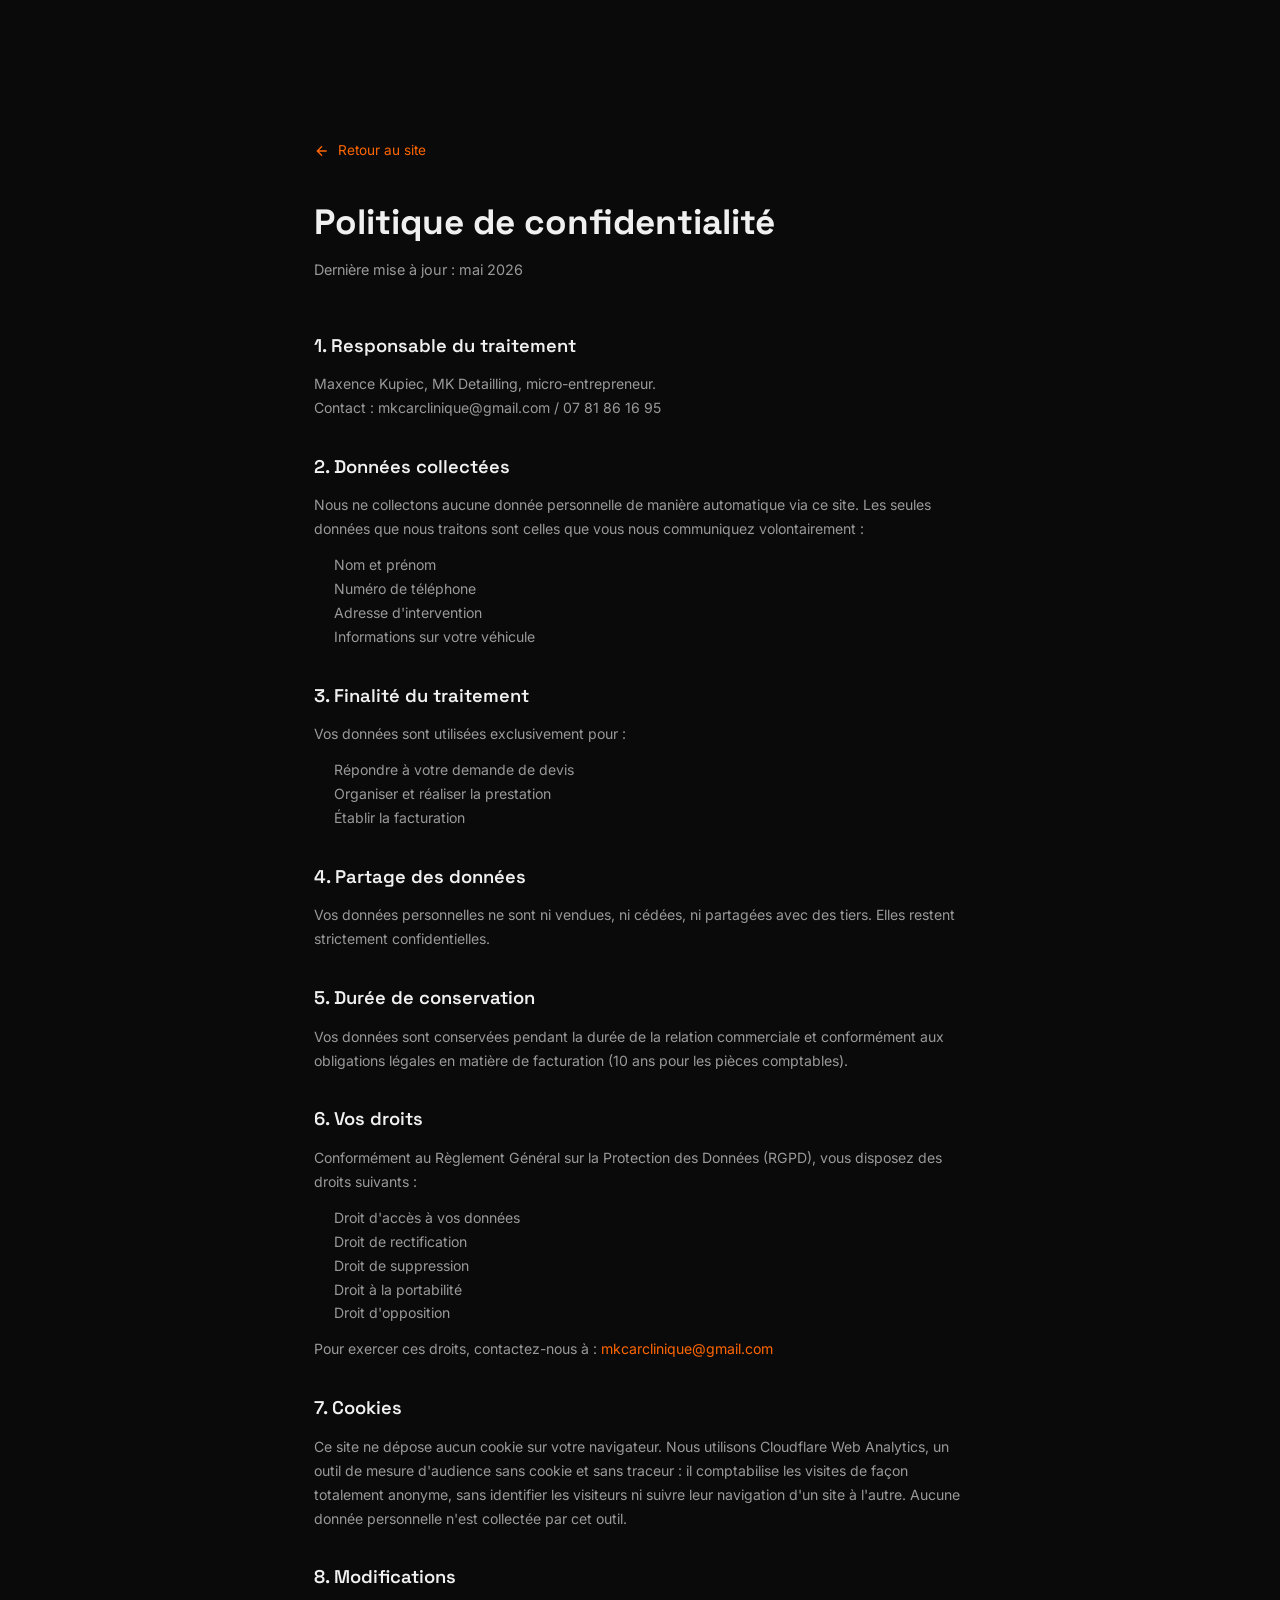
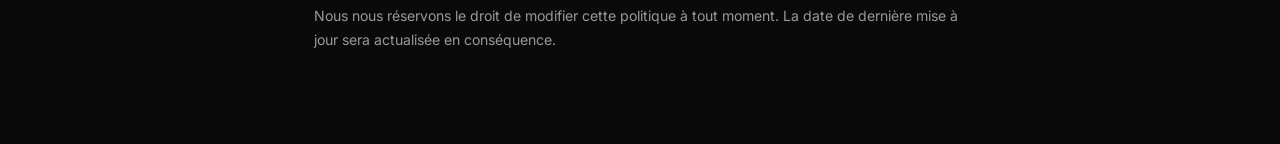
==== commit dc5786ab: "Analytics: beacon Cloudflare Web Analytics sur les 3 pages - Snippet ajoute sur index, mentions lega" ====
--- a/confidentialite.html
+++ b/confidentialite.html
@@ -28,7 +28,7 @@
             Retour au site
         </a>
         <h1>Politique de confidentialit&eacute;</h1>
-        <p class="legal-sub">Derni&egrave;re mise &agrave; jour : avril 2025</p>
+        <p class="legal-sub">Derni&egrave;re mise &agrave; jour : mai 2026</p>
 
         <h2>1. Responsable du traitement</h2>
         <p>Maxence Kupiec, MK Detailling, micro-entrepreneur.<br>Contact : mkcarclinique@gmail.com / 07 81 86 16 95</p>
@@ -68,10 +68,11 @@
         <p>Pour exercer ces droits, contactez-nous &agrave; : <a href="mailto:mkcarclinique@gmail.com">mkcarclinique@gmail.com</a></p>
 
         <h2>7. Cookies</h2>
-        <p>Ce site n'utilise aucun cookie, aucun outil de tracking et aucun outil d'analyse. Votre navigation n'est pas suivie.</p>
+        <p>Ce site ne d&eacute;pose aucun cookie sur votre navigateur. Nous utilisons Cloudflare Web Analytics, un outil de mesure d'audience sans cookie et sans traceur : il comptabilise les visites de fa&ccedil;on totalement anonyme, sans identifier les visiteurs ni suivre leur navigation d'un site &agrave; l'autre. Aucune donn&eacute;e personnelle n'est collect&eacute;e par cet outil.</p>
 
         <h2>8. Modifications</h2>
         <p>Nous nous r&eacute;servons le droit de modifier cette politique &agrave; tout moment. La date de derni&egrave;re mise &agrave; jour sera actualis&eacute;e en cons&eacute;quence.</p>
     </div>
+    <!-- Cloudflare Web Analytics --><script type='module' src='https://static.cloudflareinsights.com/beacon.min.js' data-cf-beacon='{"token": "f750d704157b46909b191bac05a2ff91"}'></script><!-- End Cloudflare Web Analytics -->
 </body>
 </html>
--- a/css/style.css
+++ b/css/style.css
@@ -61,9 +61,37 @@
     color: var(--dark);
 }
 
+/* Scrollbar custom premium */
+::-webkit-scrollbar {
+    width: 10px;
+}
+
+::-webkit-scrollbar-track {
+    background: var(--black);
+}
+
+::-webkit-scrollbar-thumb {
+    background: linear-gradient(180deg, var(--gray-2), var(--gray-3));
+    border-radius: 10px;
+    border: 2px solid var(--black);
+}
+
+::-webkit-scrollbar-thumb:hover {
+    background: linear-gradient(180deg, var(--orange), var(--cyan));
+}
+
+/* Focus clavier accessible */
+:focus-visible {
+    outline: 2px solid var(--cyan);
+    outline-offset: 3px;
+    border-radius: 4px;
+}
+
 a { text-decoration: none; color: inherit; }
 ul { list-style: none; }
 img { max-width: 100%; display: block; }
+
+h1, h2, h3 { text-wrap: balance; }
 
 .container {
     max-width: 1200px;
@@ -369,9 +397,10 @@
     font-family: var(--font-heading);
     font-size: clamp(2rem, 5vw, 3.4rem);
     font-weight: 700;
-    letter-spacing: -1px;
-    line-height: 1.1;
+    letter-spacing: -1.5px;
+    line-height: 1.08;
     margin-bottom: 16px;
+    text-shadow: 0 2px 20px rgba(0,0,0,0.4);
 }
 
 .accent {
@@ -379,6 +408,8 @@
     -webkit-background-clip: text;
     -webkit-text-fill-color: transparent;
     background-clip: text;
+    filter: drop-shadow(0 0 24px rgba(255,102,0,0.15));
+    text-shadow: none;
 }
 
 .accent-animated {
@@ -400,9 +431,11 @@
 
 .section-subtitle {
     color: var(--gray-5);
-    font-size: 1.05rem;
+    font-size: 1.02rem;
     font-weight: 300;
-    max-width: 500px;
+    line-height: 1.7;
+    letter-spacing: 0.1px;
+    max-width: 520px;
     margin: 0 auto;
 }
 
@@ -452,23 +485,56 @@
 
 .btn-primary:hover::before { opacity: 1; }
 
+/* Reflet lumineux qui balaie le bouton */
+.btn-primary::after {
+    content: '';
+    position: absolute;
+    top: 0;
+    left: -80%;
+    width: 50%;
+    height: 100%;
+    background: linear-gradient(105deg, transparent, rgba(255,255,255,0.35), transparent);
+    transform: skewX(-20deg);
+    animation: btnShine 3.5s var(--ease) infinite;
+    z-index: 1;
+}
+
+@keyframes btnShine {
+    0%, 55% { left: -80%; }
+    100% { left: 160%; }
+}
+
 .btn-primary:hover {
-    transform: translateY(-2px);
-    box-shadow: 0 12px 40px var(--orange-glow);
-}
-
-.btn-primary span, .btn-primary svg { position: relative; z-index: 1; }
+    transform: translateY(-2px) scale(1.02);
+    box-shadow: 0 12px 40px var(--orange-glow), 0 4px 12px rgba(255,102,0,0.25);
+}
+
+.btn-primary:active {
+    transform: translateY(0) scale(0.98);
+    transition-duration: 0.1s;
+}
+
+.btn-primary span, .btn-primary svg { position: relative; z-index: 2; }
 
 .btn-ghost {
-    background: transparent;
+    background: rgba(255,255,255,0.03);
+    backdrop-filter: blur(8px);
+    -webkit-backdrop-filter: blur(8px);
     color: var(--white);
     border: 1px solid var(--gray-2);
     padding: 15px 31px;
 }
 
 .btn-ghost:hover {
-    border-color: var(--white);
+    border-color: rgba(255,255,255,0.5);
+    background: rgba(255,255,255,0.06);
     transform: translateY(-2px);
+    box-shadow: 0 8px 30px rgba(0,0,0,0.35);
+}
+
+.btn-ghost:active {
+    transform: translateY(0) scale(0.98);
+    transition-duration: 0.1s;
 }
 
 /* ============================
@@ -528,12 +594,13 @@
 .nav-links a::after {
     content: '';
     position: absolute;
-    bottom: -2px;
+    bottom: -3px;
     left: 0;
     width: 0;
-    height: 1px;
-    background: var(--orange);
-    transition: width 0.4s var(--ease);
+    height: 1.5px;
+    border-radius: 2px;
+    background: var(--gradient);
+    transition: width 0.45s var(--ease);
 }
 
 .nav-links a:hover,
@@ -562,9 +629,21 @@
 }
 
 .nav-cta:hover {
-    border-color: var(--orange);
-    color: var(--orange);
-    box-shadow: 0 0 20px var(--orange-glow);
+    border-color: transparent;
+    background: linear-gradient(var(--dark), var(--dark)) padding-box,
+                var(--gradient) border-box;
+    border: 1px solid transparent;
+    color: var(--white);
+    box-shadow: 0 0 24px var(--orange-glow);
+    transform: translateY(-1px);
+}
+
+.nav-cta svg {
+    transition: transform 0.35s var(--ease);
+}
+
+.nav-cta:hover svg {
+    transform: translate(2px, -2px);
 }
 
 .nav-toggle {
@@ -765,6 +844,27 @@
 .hero-title .line {
     display: block;
     overflow: hidden;
+    padding-bottom: 0.08em;
+    margin-bottom: -0.08em;
+}
+
+/* Révélation ligne par ligne, façon éditoriale */
+.hero-title .word {
+    display: inline-block;
+    transform: translateY(115%);
+    transition: transform 1s var(--ease);
+}
+
+.hero-title.revealed .word {
+    transform: translateY(0);
+}
+
+.hero-title.revealed .line:nth-child(2) .word {
+    transition-delay: 0.14s;
+}
+
+.hero-title.revealed .line:nth-child(3) .word {
+    transition-delay: 0.28s;
 }
 
 .hero-title .word {
@@ -826,6 +926,12 @@
     border-top: 1px solid var(--glass-border);
     border-bottom: 1px solid var(--glass-border);
     overflow: hidden;
+    mask-image: linear-gradient(90deg, transparent, black 10%, black 90%, transparent);
+    -webkit-mask-image: linear-gradient(90deg, transparent, black 10%, black 90%, transparent);
+}
+
+.marquee:hover .marquee-track {
+    animation-play-state: paused;
 }
 
 .marquee-track {
@@ -946,6 +1052,29 @@
     position: relative;
     overflow: hidden;
     transition: all 0.5s var(--ease);
+    --mx: 50%;
+    --my: 50%;
+}
+
+/* Spotlight qui suit le curseur */
+.service-card .card-spotlight {
+    content: '';
+    position: absolute;
+    inset: 0;
+    background: radial-gradient(360px circle at var(--mx) var(--my), rgba(255,255,255,0.05), transparent 65%);
+    opacity: 0;
+    transition: opacity 0.4s;
+    pointer-events: none;
+    z-index: 0;
+}
+
+.service-card:hover .card-spotlight {
+    opacity: 1;
+}
+
+.service-card > *:not(.card-spotlight) {
+    position: relative;
+    z-index: 1;
 }
 
 .service-card:hover {
@@ -1159,15 +1288,27 @@
 .price-range {
     display: block;
     font-family: var(--font-heading);
-    font-size: 1.4rem;
+    font-size: 1.5rem;
     font-weight: 700;
     color: var(--cyan);
     letter-spacing: -0.5px;
     margin-bottom: 2px;
+    font-variant-numeric: tabular-nums;
+    text-shadow: 0 0 24px rgba(0,200,255,0.25);
+    transition: text-shadow 0.4s;
+}
+
+.service-card:hover .price-range {
+    text-shadow: 0 0 32px rgba(0,200,255,0.45);
+}
+
+.service-card:hover .featured-price {
+    text-shadow: 0 0 32px rgba(255,102,0,0.45);
 }
 
 .featured-price {
     color: var(--orange);
+    text-shadow: 0 0 24px rgba(255,102,0,0.25);
 }
 
 .price-note {
@@ -1223,61 +1364,6 @@
     background: transparent;
 }
 
-/* ============================
-   COMPTEURS
-   ============================ */
-.counters {
-    padding: 56px 0;
-    background: transparent;
-}
-
-.counters-grid {
-    display: grid;
-    grid-template-columns: repeat(3, 1fr);
-    gap: 20px;
-    max-width: 700px;
-    margin: 0 auto;
-    text-align: center;
-}
-
-.counter-item {
-    padding: 24px 16px;
-}
-
-.counter-value {
-    font-family: var(--font-heading);
-    font-size: 3rem;
-    font-weight: 700;
-    background: var(--gradient);
-    -webkit-background-clip: text;
-    -webkit-text-fill-color: transparent;
-    background-clip: text;
-}
-
-.counter-suffix {
-    font-family: var(--font-heading);
-    font-size: 1.4rem;
-    font-weight: 600;
-    color: var(--gray-5);
-}
-
-.counter-item p {
-    font-size: 0.8rem;
-    color: var(--gray-4);
-    font-weight: 300;
-    margin-top: 4px;
-}
-
-@media (max-width: 768px) {
-    .counters-grid {
-        grid-template-columns: 1fr;
-        gap: 8px;
-    }
-
-    .counter-value {
-        font-size: 2.4rem;
-    }
-}
 
 /* ============================
    PARCOURS CLIENT
@@ -1876,8 +1962,20 @@
     align-items: center;
     justify-content: center;
     flex-shrink: 0;
-    box-shadow: 0 2px 12px rgba(0,0,0,0.4);
-    transition: transform 0.2s var(--ease), box-shadow 0.2s;
+    box-shadow: 0 2px 12px rgba(0,0,0,0.4), 0 0 0 3px rgba(255,255,255,0.12);
+    transition: transform 0.25s var(--ease), box-shadow 0.25s;
+    animation: handleBreath 2.5s ease-in-out infinite;
+}
+
+/* Respiration douce pour inviter à glisser */
+@keyframes handleBreath {
+    0%, 100% { box-shadow: 0 2px 12px rgba(0,0,0,0.4), 0 0 0 3px rgba(255,255,255,0.1); }
+    50% { box-shadow: 0 2px 14px rgba(0,0,0,0.45), 0 0 0 7px rgba(255,255,255,0.05); }
+}
+
+.comparison-slider:hover .handle-circle {
+    animation: none;
+    box-shadow: 0 2px 14px rgba(0,0,0,0.5), 0 0 0 4px rgba(255,102,0,0.35);
 }
 
 .comparison-slider:active .handle-circle {
@@ -2064,13 +2162,28 @@
 
 .about-signature span {
     font-family: 'Dancing Script', 'Brush Script MT', cursive;
-    font-size: 1.8rem;
-    font-weight: 400;
+    font-size: 2rem;
+    font-weight: 500;
     background: var(--gradient);
     -webkit-background-clip: text;
     -webkit-text-fill-color: transparent;
     background-clip: text;
     letter-spacing: 1px;
+    filter: drop-shadow(0 0 14px rgba(255,102,0,0.2));
+}
+
+/* Le trait de signature se dessine à l'apparition */
+.about-signature svg path {
+    stroke-dasharray: 260;
+    stroke-dashoffset: 260;
+}
+
+.about-grid.revealed .about-signature svg path {
+    animation: drawSignature 1.4s var(--ease) 0.4s forwards;
+}
+
+@keyframes drawSignature {
+    to { stroke-dashoffset: 0; }
 }
 
 .about-title {
@@ -2206,13 +2319,51 @@
     flex-direction: column;
     gap: 16px;
     pointer-events: auto;
-    transition: border-color 0.3s, transform 0.3s;
+    position: relative;
+    overflow: hidden;
+    transition: border-color 0.4s var(--ease), transform 0.4s var(--ease), box-shadow 0.4s var(--ease);
+}
+
+/* Guillemet décoratif en filigrane */
+.review-card::before {
+    content: '\201C';
+    position: absolute;
+    top: -8px;
+    right: 14px;
+    font-family: Georgia, serif;
+    font-size: 5.5rem;
+    line-height: 1;
+    background: var(--gradient);
+    -webkit-background-clip: text;
+    -webkit-text-fill-color: transparent;
+    background-clip: text;
+    opacity: 0.12;
+    pointer-events: none;
+    transition: opacity 0.4s;
+}
+
+/* Liseré gradient en haut, révélé au survol */
+.review-card::after {
+    content: '';
+    position: absolute;
+    top: 0;
+    left: 0;
+    right: 0;
+    height: 2px;
+    background: var(--gradient);
+    transform: scaleX(0);
+    transform-origin: left;
+    transition: transform 0.5s var(--ease);
 }
 
 .review-card:hover {
-    border-color: rgba(255,255,255,0.1);
-    transform: translateY(-4px);
-}
+    border-color: rgba(255,255,255,0.12);
+    transform: translateY(-6px);
+    box-shadow: 0 16px 48px rgba(0,0,0,0.35);
+}
+
+.review-card:hover::before { opacity: 0.25; }
+.review-card:hover::after { transform: scaleX(1); }
 
 .review-stars {
     color: #fbbc05;
@@ -2325,6 +2476,21 @@
     gap: 24px;
     white-space: nowrap;
     animation: brandsScroll 20s linear infinite;
+    mask-image: linear-gradient(90deg, transparent, black 12%, black 88%, transparent);
+    -webkit-mask-image: linear-gradient(90deg, transparent, black 12%, black 88%, transparent);
+}
+
+.brands-bar:hover .brands-track {
+    animation-play-state: paused;
+}
+
+.brand-name {
+    transition: color 0.4s var(--ease), text-shadow 0.4s;
+}
+
+.brand-name:hover {
+    color: var(--white);
+    text-shadow: 0 0 20px rgba(255,255,255,0.2);
 }
 
 .brand-name {
@@ -3014,7 +3180,17 @@
 .faq-answer {
     max-height: 0;
     overflow: hidden;
-    transition: max-height 0.4s var(--ease), padding 0.4s var(--ease);
+    opacity: 0;
+    transition: max-height 0.5s var(--ease), opacity 0.4s var(--ease) 0.05s;
+}
+
+.faq-item.open .faq-answer {
+    opacity: 1;
+}
+
+.faq-item.open {
+    border-color: rgba(0,200,255,0.15);
+    background: linear-gradient(180deg, rgba(0,200,255,0.03), var(--glass-bg));
 }
 
 .faq-item.open .faq-answer {
@@ -3306,8 +3482,22 @@
     background: var(--orange);
     border-color: var(--orange);
     color: var(--white);
-    transform: translateY(-2px);
-    box-shadow: 0 6px 20px var(--orange-glow);
+    transform: translateY(-3px) scale(1.06);
+    box-shadow: 0 8px 24px var(--orange-glow);
+}
+
+/* Couleurs de marque par réseau */
+.social-link[aria-label="Instagram"]:hover {
+    background: linear-gradient(135deg, #833ab4, #e1306c, #f77737);
+    border-color: transparent;
+    box-shadow: 0 8px 24px rgba(225,48,108,0.4);
+}
+
+.social-link[aria-label="TikTok"]:hover {
+    background: var(--dark-2);
+    border-color: var(--cyan);
+    color: var(--cyan);
+    box-shadow: 0 8px 24px var(--cyan-glow);
 }
 
 /* Nav liens centrés */
@@ -3379,6 +3569,20 @@
 .whatsapp-float.visible {
     opacity: 1;
     transform: translateY(0);
+    animation: waWiggle 8s ease-in-out infinite 4s;
+}
+
+/* Petit "coucou" périodique pour attirer l'œil */
+@keyframes waWiggle {
+    0%, 91%, 100% { transform: translateY(0) rotate(0deg); }
+    93% { transform: translateY(0) rotate(-10deg) scale(1.05); }
+    95% { transform: translateY(0) rotate(10deg) scale(1.05); }
+    97% { transform: translateY(0) rotate(-6deg); }
+    99% { transform: translateY(0) rotate(4deg); }
+}
+
+.whatsapp-float:hover {
+    animation-play-state: paused;
 }
 
 .whatsapp-float:hover {
@@ -3391,13 +3595,21 @@
    ============================ */
 [data-reveal] {
     opacity: 0;
-    transform: translateY(40px);
-    transition: opacity 0.8s var(--ease-out), transform 0.8s var(--ease-out);
+    transform: translateY(32px) scale(0.985);
+    filter: blur(8px);
+    transition:
+        opacity 0.9s var(--ease-out),
+        transform 0.9s var(--ease),
+        filter 0.9s var(--ease-out);
+    will-change: opacity, transform, filter;
 }
 
 [data-reveal].revealed {
     opacity: 1;
-    transform: translateY(0);
+    transform: translateY(0) scale(1);
+    filter: blur(0);
+    /* Libère la couche GPU une fois l'animation terminée */
+    will-change: auto;
 }
 
 /* Stagger children */
@@ -3496,3 +3708,556 @@
         width: 100%;
     }
 }
+
+/* ============================
+   POLISH FINAL
+   ============================ */
+
+/* Légendes galerie en micro-label */
+.comparison-caption {
+    text-transform: uppercase;
+    letter-spacing: 1.5px;
+    font-size: 0.72rem;
+    color: var(--gray-4);
+    transition: color 0.3s;
+}
+
+.comparison:hover .comparison-caption {
+    color: var(--gray-5);
+}
+
+/* Étapes parcours : icône qui respire quand active */
+.step-active .step-number svg {
+    animation: stepIconPop 0.5s var(--ease) both;
+}
+
+@keyframes stepIconPop {
+    0% { transform: scale(0.6); opacity: 0; }
+    60% { transform: scale(1.15); }
+    100% { transform: scale(1); opacity: 1; }
+}
+
+/* Carte prestation vedette : halo respirant (via opacité = pas de repaint) */
+.service-card.featured .featured-halo {
+    position: absolute;
+    inset: -2px;
+    border-radius: var(--radius);
+    box-shadow: 0 8px 40px rgba(255,102,0,0.09);
+    opacity: 0;
+    animation: featuredBreath 4s ease-in-out infinite;
+    pointer-events: none;
+    z-index: 0;
+}
+
+@keyframes featuredBreath {
+    0%, 100% { opacity: 0; }
+    50% { opacity: 1; }
+}
+
+/* Sticky CTA mobile : safe area iPhone */
+.sticky-cta {
+    padding-bottom: calc(12px + env(safe-area-inset-bottom));
+}
+
+/* Curseur d'aide sur le carrousel d'avis */
+.reviews-drag-wrapper {
+    cursor: grab;
+}
+
+.reviews-hint svg {
+    animation: hintSlide 2s ease-in-out infinite;
+}
+
+@keyframes hintSlide {
+    0%, 100% { transform: translateX(0); }
+    50% { transform: translateX(5px); }
+}
+
+/* Vidéos reels : coin arrondi + ombre douce */
+.reel-video {
+    box-shadow: 0 8px 32px rgba(0,0,0,0.35);
+    transition: transform 0.5s var(--ease), box-shadow 0.5s var(--ease);
+}
+
+.reel-video:hover {
+    transform: translateY(-4px);
+    box-shadow: 0 16px 48px rgba(0,0,0,0.5);
+}
+
+/* Logo nav : léger glow au survol */
+.nav-logo img {
+    transition: filter 0.4s var(--ease), transform 0.4s var(--ease);
+}
+
+.nav-logo:hover img {
+    filter: drop-shadow(0 0 12px rgba(255,102,0,0.35));
+    transform: scale(1.03);
+}
+
+/* Accessibilité : respecter la préférence reduced-motion */
+@media (prefers-reduced-motion: reduce) {
+    *, *::before, *::after {
+        animation-duration: 0.01ms !important;
+        animation-iteration-count: 1 !important;
+        transition-duration: 0.15s !important;
+        scroll-behavior: auto !important;
+    }
+
+    [data-reveal] {
+        opacity: 1;
+        transform: none;
+        filter: none;
+    }
+
+    .hero-title .word {
+        transform: none;
+    }
+
+    .parcours-step {
+        opacity: 1;
+        transform: none;
+        filter: none;
+    }
+}
+
+/* ============================
+   ALLÈGEMENTS PERFORMANCE
+   ============================ */
+
+/* Mobile : backdrop-filter coupé (quasi invisible sur fond sombre, très coûteux en GPU) */
+@media (max-width: 768px) {
+    .glass,
+    .navbar.scrolled,
+    .marquee,
+    .hero-badge,
+    .reel-sound-btn,
+    .reel-sound-hint,
+    .sticky-cta {
+        backdrop-filter: none !important;
+        -webkit-backdrop-filter: none !important;
+    }
+
+    .navbar.scrolled { background: rgba(5,5,5,0.92); }
+    .sticky-cta { background: rgba(5,5,5,0.96); }
+
+    /* Reveals plus légers sur mobile : pas de flou, juste fondu + translation */
+    [data-reveal] {
+        filter: none;
+        transform: translateY(24px);
+    }
+
+    [data-reveal].revealed {
+        filter: none;
+    }
+
+    .parcours-step {
+        filter: none !important;
+    }
+
+    /* Grain + orbes réduits sur mobile */
+    .grain { opacity: 0.02; }
+    .bg-orb-3, .bg-orb-4 { display: none; }
+}
+
+/* Les images de la galerie décodent hors thread principal */
+.comparison-slider img,
+.about-slide,
+.reel-video video {
+    content-visibility: visible;
+}
+
+
+
+/* ============================
+   TICKET D'ATELIER (contact)
+   ============================ */
+.workshop-ticket {
+    max-width: 560px;
+    margin: 0 auto 40px;
+    position: relative;
+}
+
+.ticket-inner {
+    position: relative;
+    background: rgba(255,255,255,0.025);
+    border: 1px dashed rgba(255,255,255,0.18);
+    border-radius: 10px;
+    padding: 26px 30px;
+    /* Encoches latérales façon ticket détachable */
+    -webkit-mask:
+        radial-gradient(circle 11px at 0 50%, transparent 11px, black 11.5px),
+        radial-gradient(circle 11px at 100% 50%, transparent 11px, black 11.5px);
+    -webkit-mask-composite: source-in;
+    mask:
+        radial-gradient(circle 11px at 0 50%, transparent 11px, black 11.5px),
+        radial-gradient(circle 11px at 100% 50%, transparent 11px, black 11.5px);
+    mask-composite: intersect;
+}
+
+.ticket-header {
+    display: flex;
+    align-items: center;
+    justify-content: space-between;
+    gap: 16px;
+    margin-bottom: 16px;
+    padding-bottom: 14px;
+    border-bottom: 1px dashed rgba(255,255,255,0.12);
+}
+
+.ticket-ref {
+    font-family: var(--font-heading);
+    font-size: 0.68rem;
+    font-weight: 700;
+    letter-spacing: 2.5px;
+    color: var(--gray-4);
+}
+
+/* Ligne de perforation décorative */
+.ticket-perf {
+    flex: 1;
+    height: 1px;
+    background: repeating-linear-gradient(90deg, rgba(255,255,255,0.15) 0 4px, transparent 4px 9px);
+}
+
+.ticket-lines {
+    display: flex;
+    flex-direction: column;
+    gap: 10px;
+    padding-right: 96px;
+}
+
+.ticket-lines li {
+    display: flex;
+    align-items: center;
+    gap: 12px;
+    font-size: 0.9rem;
+    font-weight: 300;
+    color: var(--white-soft);
+}
+
+.ticket-lines .tick {
+    display: inline-flex;
+    align-items: center;
+    justify-content: center;
+    width: 20px;
+    height: 20px;
+    border-radius: 5px;
+    background: rgba(0,200,255,0.1);
+    border: 1px solid rgba(0,200,255,0.3);
+    color: var(--cyan);
+    font-size: 0.7rem;
+    font-weight: 700;
+    flex-shrink: 0;
+}
+
+/* Tampon encreur */
+.ticket-stamp {
+    position: absolute;
+    right: 18px;
+    bottom: 12px;
+    color: var(--orange);
+    opacity: 0.85;
+    transform: rotate(-12deg);
+    filter: drop-shadow(0 0 12px rgba(255,102,0,0.15));
+    /* Texture d'encre irrégulière */
+    -webkit-mask-image: radial-gradient(circle at 40% 35%, black 55%, rgba(0,0,0,0.55) 75%, rgba(0,0,0,0.85) 100%);
+    mask-image: radial-gradient(circle at 40% 35%, black 55%, rgba(0,0,0,0.55) 75%, rgba(0,0,0,0.85) 100%);
+}
+
+/* Le tampon "s'applique" quand le ticket apparaît */
+.workshop-ticket.revealed .ticket-stamp {
+    animation: stampHit 0.55s cubic-bezier(0.2, 1.6, 0.4, 1) 0.7s both;
+}
+
+@keyframes stampHit {
+    0% { transform: rotate(-12deg) scale(2.2); opacity: 0; }
+    65% { transform: rotate(-12deg) scale(0.94); opacity: 0.9; }
+    100% { transform: rotate(-12deg) scale(1); opacity: 0.85; }
+}
+
+@media (max-width: 768px) {
+    .ticket-lines { padding-right: 0; padding-bottom: 84px; }
+    .ticket-stamp { right: 50%; transform: translateX(50%) rotate(-10deg); bottom: 4px; }
+    .workshop-ticket.revealed .ticket-stamp { animation: stampHitMobile 0.55s cubic-bezier(0.2, 1.6, 0.4, 1) 0.7s both; }
+    @keyframes stampHitMobile {
+        0% { transform: translateX(50%) rotate(-10deg) scale(2.2); opacity: 0; }
+        65% { transform: translateX(50%) rotate(-10deg) scale(0.94); opacity: 0.9; }
+        100% { transform: translateX(50%) rotate(-10deg) scale(1); opacity: 0.85; }
+    }
+}
+
+/* ============================
+   PATTERNS CONVERSION (inspirés mirai-tech)
+   ============================ */
+
+/* WhatsApp flottant humanisé : la photo de Maxence */
+.whatsapp-float {
+    background: none;
+    box-shadow: none;
+    width: 58px;
+    height: 58px;
+}
+
+.wa-avatar {
+    width: 100%;
+    height: 100%;
+    border-radius: 50%;
+    object-fit: cover;
+    border: 2.5px solid #25d366;
+    box-shadow: 0 6px 24px rgba(0,0,0,0.5), 0 0 0 3px rgba(37,211,102,0.15);
+    transition: box-shadow 0.3s var(--ease);
+}
+
+.whatsapp-float:hover .wa-avatar {
+    box-shadow: 0 8px 32px rgba(0,0,0,0.6), 0 0 0 5px rgba(37,211,102,0.25);
+}
+
+/* Badge WhatsApp en coin */
+.wa-badge {
+    position: absolute;
+    bottom: -3px;
+    right: -3px;
+    width: 24px;
+    height: 24px;
+    border-radius: 50%;
+    background: #25d366;
+    border: 2.5px solid var(--dark);
+    display: flex;
+    align-items: center;
+    justify-content: center;
+    color: white;
+}
+
+/* Pastille "en ligne" */
+.wa-online {
+    position: absolute;
+    top: 0;
+    right: 2px;
+    width: 12px;
+    height: 12px;
+    border-radius: 50%;
+    background: #22c55e;
+    border: 2.5px solid var(--dark);
+    animation: pulseDot 2s infinite;
+}
+
+/* Bulle "Maxence vous répond" */
+.wa-bubble {
+    position: absolute;
+    right: calc(100% + 14px);
+    top: 50%;
+    transform: translateY(-50%) translateX(8px);
+    background: rgba(18,18,18,0.95);
+    border: 1px solid rgba(255,255,255,0.1);
+    border-radius: 12px 12px 4px 12px;
+    padding: 9px 16px;
+    font-family: var(--font-heading);
+    font-size: 0.8rem;
+    font-weight: 500;
+    color: var(--white);
+    white-space: nowrap;
+    opacity: 0;
+    pointer-events: none;
+    transition: opacity 0.3s var(--ease), transform 0.3s var(--ease);
+    box-shadow: 0 8px 24px rgba(0,0,0,0.4);
+}
+
+.whatsapp-float:hover .wa-bubble {
+    opacity: 1;
+    transform: translateY(-50%) translateX(0);
+}
+
+/* Réassurance sous les CTA hero */
+.hero-reassure {
+    display: flex;
+    align-items: center;
+    justify-content: center;
+    gap: 12px;
+    flex-wrap: wrap;
+    margin: -28px 0 48px;
+    font-size: 0.8rem;
+    font-weight: 400;
+    color: rgba(240,240,240,0.6);
+    letter-spacing: 0.2px;
+    text-shadow: 0 1px 8px rgba(0,0,0,0.6);
+}
+
+.reassure-item {
+    display: inline-flex;
+    align-items: center;
+    gap: 6px;
+}
+
+.tick-mini {
+    color: #22c55e;
+    font-size: 0.75rem;
+    font-weight: 700;
+}
+
+.reassure-sep {
+    color: rgba(240,240,240,0.25);
+}
+
+/* Fin de FAQ : porte ouverte */
+.faq-more {
+    text-align: center;
+    margin-top: 36px;
+}
+
+.faq-more > p {
+    font-family: var(--font-heading);
+    font-size: 1rem;
+    font-weight: 600;
+    margin-bottom: 14px;
+    color: var(--white);
+}
+
+.faq-more-btn {
+    display: inline-flex;
+    align-items: center;
+    gap: 12px;
+    padding: 10px 22px 10px 10px;
+    border-radius: 60px;
+    background: rgba(255,255,255,0.03);
+    border: 1px solid var(--glass-border);
+    font-family: var(--font-heading);
+    font-size: 0.88rem;
+    font-weight: 500;
+    color: var(--gray-5);
+    transition: all 0.35s var(--ease);
+}
+
+.faq-more-btn:hover {
+    color: var(--white);
+    border-color: rgba(37,211,102,0.4);
+    background: rgba(37,211,102,0.06);
+    transform: translateY(-2px);
+    box-shadow: 0 8px 28px rgba(37,211,102,0.12);
+}
+
+.faq-more-avatar {
+    width: 34px;
+    height: 34px;
+    border-radius: 50%;
+    object-fit: cover;
+    border: 2px solid #25d366;
+}
+
+.faq-more-btn svg {
+    opacity: 0.5;
+    transition: all 0.3s var(--ease);
+}
+
+.faq-more-btn:hover svg {
+    opacity: 1;
+    transform: translate(2px, -2px);
+}
+
+@media (max-width: 768px) {
+    .hero-reassure {
+        flex-direction: column;
+        gap: 6px;
+        margin: -20px 0 36px;
+    }
+
+    .reassure-sep { display: none; }
+
+    .wa-bubble { display: none; }
+}
+
+/* ============================
+   MESSAGES DE MAXENCE (bulles WhatsApp)
+   ============================ */
+.maxence-note {
+    display: flex;
+    align-items: flex-end;
+    justify-content: center;
+    gap: 12px;
+    max-width: 520px;
+    margin: 36px auto 0;
+}
+
+.note-avatar {
+    width: 42px;
+    height: 42px;
+    border-radius: 50%;
+    object-fit: cover;
+    border: 2px solid #25d366;
+    flex-shrink: 0;
+    box-shadow: 0 4px 14px rgba(0,0,0,0.4);
+}
+
+.note-bubble {
+    background: rgba(255,255,255,0.04);
+    border: 1px solid rgba(255,255,255,0.08);
+    border-radius: 16px 16px 16px 4px;
+    padding: 12px 18px;
+    box-shadow: 0 8px 28px rgba(0,0,0,0.25);
+}
+
+.note-name {
+    display: block;
+    font-family: var(--font-heading);
+    font-size: 0.68rem;
+    font-weight: 700;
+    letter-spacing: 0.8px;
+    color: #25d366;
+    margin-bottom: 4px;
+    text-transform: uppercase;
+}
+
+.note-bubble p {
+    font-size: 0.9rem;
+    font-weight: 300;
+    line-height: 1.6;
+    color: var(--white-soft);
+}
+
+/* La bulle "arrive" comme un vrai message */
+.maxence-note[data-reveal] {
+    transform: translateY(16px) scale(0.96);
+    transform-origin: bottom left;
+}
+
+.maxence-note[data-reveal].revealed {
+    transform: translateY(0) scale(1);
+}
+
+/* ============================
+   CENTRAGE HARMONISÉ
+   ============================ */
+
+/* Réassurance hero : espacement propre sous les CTA */
+.hero-reassure {
+    margin: -52px 0 52px;
+}
+
+/* Le ticket d'atelier parfaitement centré, tampon compris */
+.workshop-ticket { 
+    margin-left: auto; 
+    margin-right: auto; 
+}
+
+/* Les sections courtes gardent le même rythme vertical */
+.about-section .about-grid,
+.zones-layout,
+.faq-list,
+.contact-grid,
+.comparisons-grid,
+.video-wrapper {
+    margin-left: auto;
+    margin-right: auto;
+}
+
+/* La note sous la grille services reste dans l'axe des cartes */
+.services .maxence-note { margin-top: 40px; }
+
+@media (max-width: 768px) {
+    .maxence-note {
+        padding: 0 8px;
+    }
+
+    .hero-reassure {
+        margin: -30px 0 40px;
+    }
+}
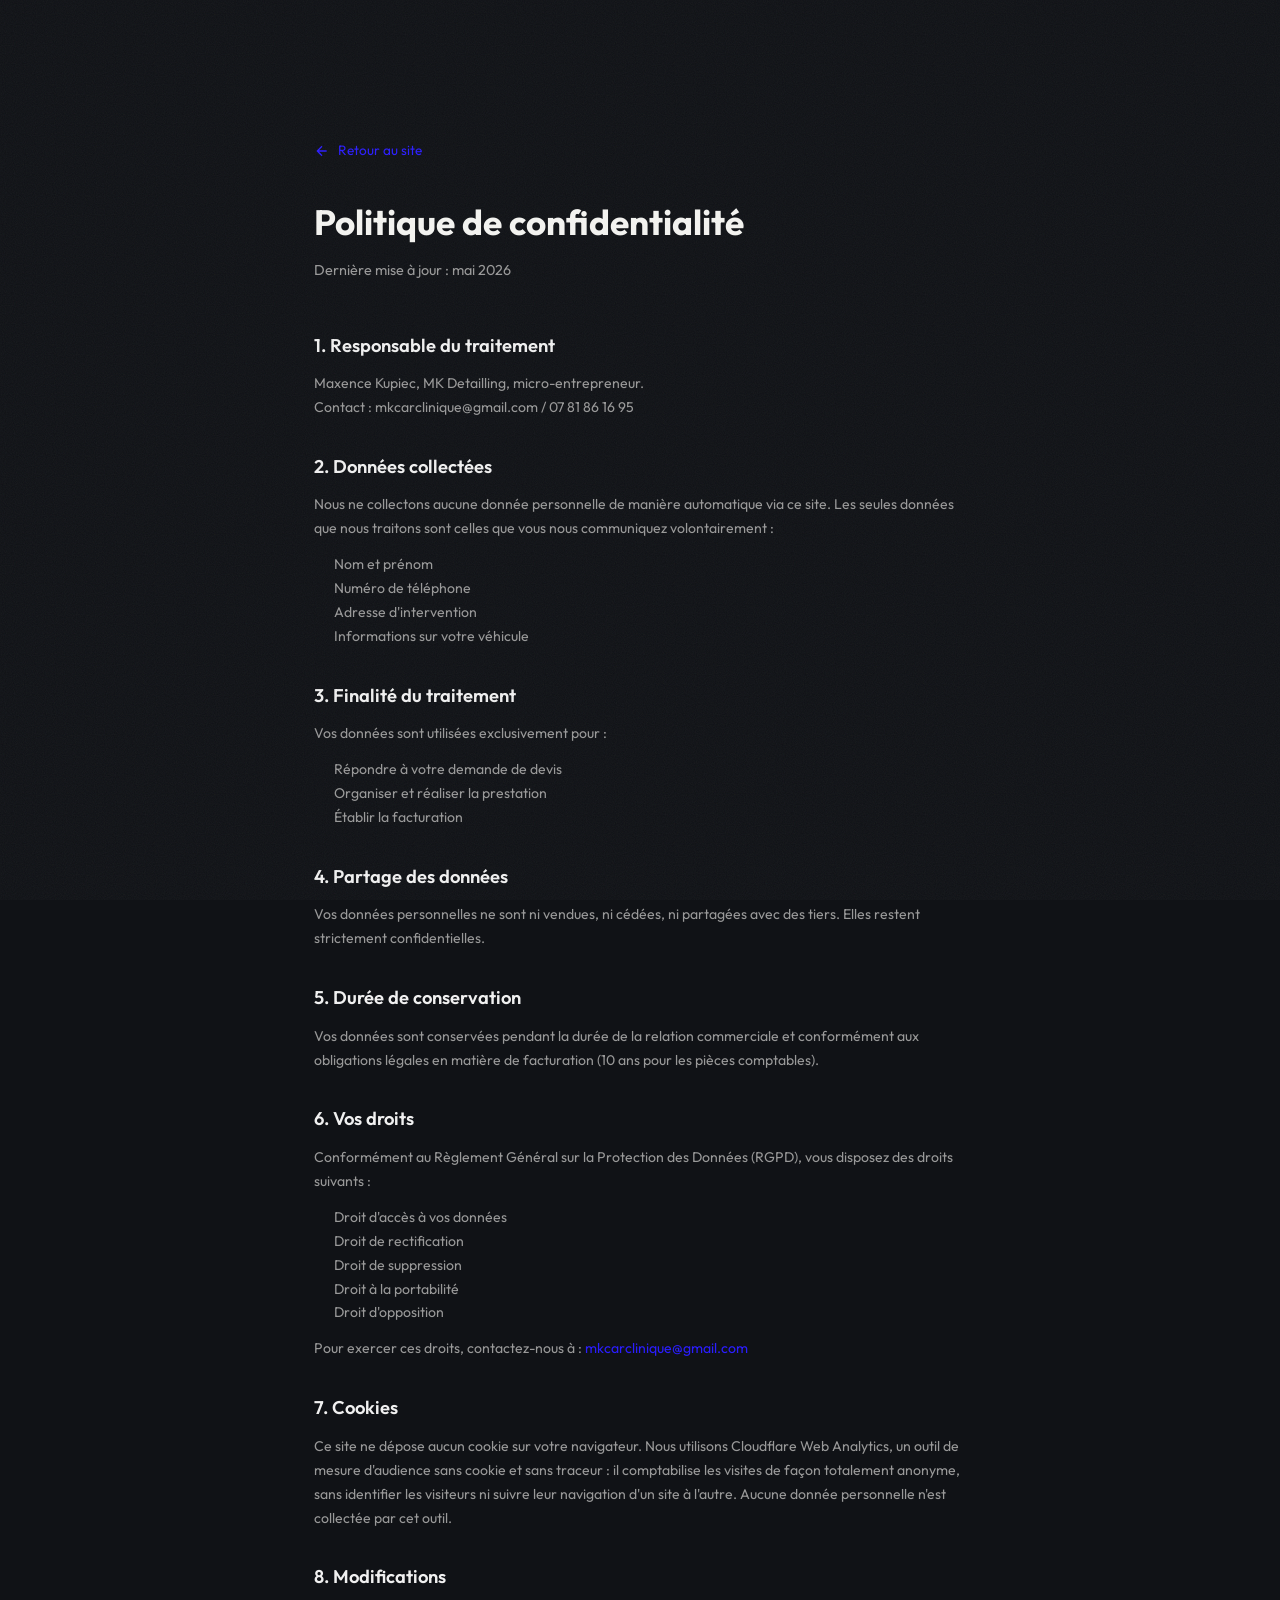
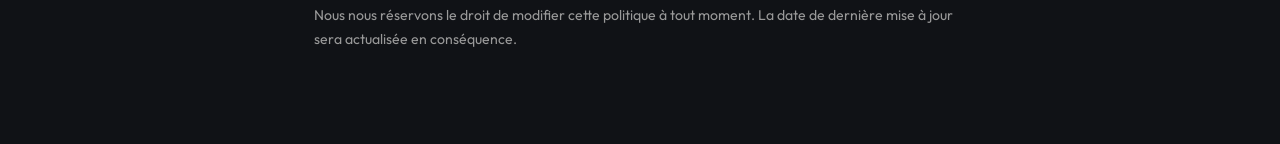
==== commit b196ec23: "Refonte DA metal paillete + nouveau logo etoile + page concept apercu - Nouvelle identite : anthraci" ====
--- a/confidentialite.html
+++ b/confidentialite.html
@@ -7,16 +7,16 @@
     <link rel="icon" href="favicon.ico" type="image/x-icon">
     <link rel="preconnect" href="https://fonts.googleapis.com">
     <link rel="preconnect" href="https://fonts.gstatic.com" crossorigin>
-    <link href="https://fonts.googleapis.com/css2?family=Space+Grotesk:wght@400;500;600;700&family=Inter:wght@300;400;500;600&display=swap" rel="stylesheet">
+    <link href="https://fonts.googleapis.com/css2?family=Outfit:wght@300;400;500;600;700;800&display=swap" rel="stylesheet">
     <link rel="stylesheet" href="css/style.css">
     <style>
         .legal-page { padding: 140px 24px 80px; max-width: 700px; margin: 0 auto; position: relative; z-index: 1; }
-        .legal-page h1 { font-family: 'Space Grotesk', sans-serif; font-size: 2.2rem; font-weight: 700; margin-bottom: 8px; }
+        .legal-page h1 { font-family: 'Outfit', sans-serif; font-size: 2.2rem; font-weight: 700; margin-bottom: 8px; }
         .legal-page .legal-sub { color: #999; font-size: 0.9rem; margin-bottom: 48px; }
-        .legal-page h2 { font-family: 'Space Grotesk', sans-serif; font-size: 1.15rem; font-weight: 600; margin: 32px 0 12px; color: #f0f0f0; }
+        .legal-page h2 { font-family: 'Outfit', sans-serif; font-size: 1.15rem; font-weight: 600; margin: 32px 0 12px; color: #f0f0f0; }
         .legal-page p { color: #999; font-size: 0.88rem; line-height: 1.7; margin-bottom: 12px; }
         .legal-page ul { color: #999; font-size: 0.88rem; line-height: 1.7; margin-bottom: 12px; padding-left: 20px; }
-        .legal-page a { color: #ff6600; }
+        .legal-page a { color: #2b1dff; }
         .legal-back { display: inline-flex; align-items: center; gap: 8px; color: #999; font-size: 0.85rem; margin-bottom: 32px; transition: color 0.3s; }
         .legal-back:hover { color: #f0f0f0; }
     </style>
--- a/css/style.css
+++ b/css/style.css
@@ -1,7 +1,7 @@
 /* ============================
    MK Detailling - Premium Dark UI
-   Fonts: Space Grotesk, Inter, Bebas Neue
-   Colors: #0a0a0a, #ff6600, #00c8ff
+   Fonts: Outfit (+ Dancing Script signature)
+   Colors: anthracite #101216, bleu electrique #1a0cf0/#2b1dff
    ============================ */
 
 *, *::before, *::after {
@@ -11,29 +11,29 @@
 }
 
 :root {
-    --black: #050505;
-    --dark: #0a0a0a;
-    --dark-2: #111111;
-    --dark-3: #161616;
-    --gray-1: #1e1e1e;
-    --gray-2: #2a2a2a;
+    --black: #07080c;
+    --dark: #101216;
+    --dark-2: #15171c;
+    --dark-3: #1a1d22;
+    --gray-1: #22262c;
+    --gray-2: #2e333a;
     --gray-3: #444;
     --gray-4: #666;
     --gray-5: #999;
-    --white: #f0f0f0;
+    --white: #f4f4f1;
     --white-soft: rgba(240,240,240,0.7);
-    --orange: #ff6600;
-    --orange-soft: rgba(255,102,0,0.15);
-    --orange-glow: rgba(255,102,0,0.35);
-    --cyan: #00c8ff;
-    --cyan-soft: rgba(0,200,255,0.15);
-    --cyan-glow: rgba(0,200,255,0.35);
+    --orange: #2b1dff;
+    --orange-soft: rgba(43,29,255,0.15);
+    --orange-glow: rgba(43,29,255,0.35);
+    --cyan: #7a6cff;
+    --cyan-soft: rgba(122,108,255,0.15);
+    --cyan-glow: rgba(122,108,255,0.35);
     --gradient: linear-gradient(135deg, var(--orange), var(--cyan));
     --glass-bg: rgba(255,255,255,0.03);
     --glass-border: rgba(255,255,255,0.06);
-    --font-heading: 'Space Grotesk', sans-serif;
-    --font-body: 'Inter', sans-serif;
-    --font-accent: 'Bebas Neue', sans-serif;
+    --font-heading: 'Outfit', sans-serif;
+    --font-body: 'Outfit', sans-serif;
+    --font-accent: 'Outfit', sans-serif;
     --ease: cubic-bezier(0.16, 1, 0.3, 1);
     --ease-out: cubic-bezier(0.33, 1, 0.68, 1);
     --radius: 16px;
@@ -109,16 +109,13 @@
 /* Séparateurs supprimés */
 
 /* ============================
-   LOADER
+   LOADER - logo + zoom dans l'etoile
    ============================ */
 .loader {
     position: fixed;
     inset: 0;
     z-index: 9999;
-    background: var(--black);
-    display: flex;
-    align-items: center;
-    justify-content: center;
+    background: radial-gradient(120% 100% at 50% 0%, #22262c 0%, #14161b 55%, #0a0b0e 100%);
     overflow: hidden;
 }
 
@@ -127,79 +124,106 @@
     visibility: hidden;
 }
 
-/* Texte reveal */
-.loader-text-reveal {
-    text-align: center;
+.loader-visual {
+    position: absolute;
+    inset: 0;
+    display: flex;
+    align-items: center;
+    justify-content: center;
+}
+
+.loader-logo-wrap {
     position: relative;
+    width: min(400px, 68vw);
+    opacity: 0;
+    transform: scale(0.94);
+    transform-origin: 64.5% 52%;
+    transition: opacity 0.8s var(--ease), transform 1.6s var(--ease);
+    will-change: transform, opacity;
+}
+
+.loader.ready .loader-logo-wrap {
+    opacity: 1;
+    transform: scale(1);
+}
+
+.loader-logo {
+    display: block;
+    width: 100%;
+    height: auto;
+}
+
+.loader-halo {
+    position: absolute;
+    left: 64.5%;
+    top: 52%;
+    width: 19%;
+    aspect-ratio: 1;
+    border-radius: 50%;
+    background: radial-gradient(circle, rgba(130,145,255,0.55) 0%, rgba(77,63,255,0) 70%);
+    transform: translate(-50%, -50%);
+    animation: loaderHalo 1.7s ease-in-out infinite;
+    pointer-events: none;
+}
+
+@keyframes loaderHalo {
+    0%, 100% { transform: translate(-50%, -50%) scale(1); opacity: 0.4; }
+    50% { transform: translate(-50%, -50%) scale(1.45); opacity: 0.9; }
+}
+
+.loader-bar {
+    position: absolute;
+    left: 50%;
+    bottom: 44px;
+    transform: translateX(-50%);
+    width: 160px;
+    height: 2px;
+    background: rgba(255,255,255,0.18);
+    border-radius: 2px;
+    overflow: hidden;
     z-index: 2;
-    display: flex;
-    flex-direction: column;
-    align-items: center;
-    gap: 16px;
-}
-
-.loader-line {
-    display: flex;
-    justify-content: center;
-}
-
-.loader-line {
-    overflow: hidden;
-}
-
-.loader-line span {
+    transition: opacity 0.3s;
+}
+
+.loader-bar span {
     display: block;
-    transform: translateY(110%);
-    animation: slideUp 0.6s var(--ease) forwards;
-}
-
-.loader-logo-img {
-    height: clamp(80px, 15vw, 160px);
-    width: auto;
-}
-
-.line-1 span {
-    animation-delay: 0.3s;
-}
-
-.line-3 span {
-    font-family: var(--font-heading);
-    font-size: clamp(0.7rem, 1.5vw, 0.9rem);
-    font-weight: 300;
-    color: var(--gray-4);
-    letter-spacing: 3px;
-    text-transform: uppercase;
-    margin-top: 16px;
-    animation-delay: 0.9s;
-}
-
-@keyframes slideUp {
-    to { transform: translateY(0); }
-}
-
-/* Wipe - rideau qui remonte pour révéler le site */
-.loader-wipe {
+    height: 100%;
+    width: 0;
+    background: #fff;
+    transition: width 1.4s var(--ease-out);
+}
+
+.loader.ready .loader-bar span {
+    width: 100%;
+}
+
+.loader.zoom .loader-logo-wrap {
+    transition: transform 1s cubic-bezier(0.85, 0, 0.25, 1), opacity 0.38s ease 0.42s, filter 0.9s ease;
+    opacity: 0;
+    filter: blur(4px);
+}
+
+.loader.zoom .loader-bar,
+.loader.zoom .loader-halo {
+    opacity: 0;
+}
+
+.loader-flash {
     position: absolute;
     inset: 0;
-    background: var(--black);
-    z-index: 1;
-    transform: scaleY(0);
-    transform-origin: bottom;
-}
-
-.loader.exit .loader-line span {
-    animation: slideOut 0.4s var(--ease) forwards;
-}
-
-.loader.exit .line-1 span { animation-delay: 0s; }
-.loader.exit .line-3 span { animation-delay: 0.08s; }
-
-@keyframes slideOut {
-    to { transform: translateY(-110%); }
+    opacity: 0;
+    pointer-events: none;
+    background: radial-gradient(circle at var(--star-x, 53%) var(--star-y, 48%), #ffffff 0%, #6a6aff 40%, #1a0cf0 100%);
+    transition: opacity 0.3s;
+    z-index: 3;
+}
+
+.loader.flash .loader-flash {
+    opacity: 1;
 }
 
 .loader.exit {
-    animation: loaderFadeOut 0.6s var(--ease) 0.5s forwards;
+    animation: loaderFadeOut 0.45s var(--ease) forwards;
 }
 
 @keyframes loaderFadeOut {
@@ -281,7 +305,7 @@
 .bg-orb-1 {
     width: 600px;
     height: 600px;
-    background: radial-gradient(circle, rgba(255,102,0,0.12) 0%, transparent 70%);
+    background: radial-gradient(circle, rgba(43,29,255,0.12) 0%, transparent 70%);
     top: -200px;
     left: -100px;
     animation: orbFloat1 20s ease-in-out infinite;
@@ -290,7 +314,7 @@
 .bg-orb-2 {
     width: 500px;
     height: 500px;
-    background: radial-gradient(circle, rgba(0,200,255,0.10) 0%, transparent 70%);
+    background: radial-gradient(circle, rgba(122,108,255,0.10) 0%, transparent 70%);
     top: 40%;
     right: -150px;
     animation: orbFloat2 25s ease-in-out infinite;
@@ -299,7 +323,7 @@
 .bg-orb-3 {
     width: 700px;
     height: 700px;
-    background: radial-gradient(circle, rgba(255,102,0,0.08) 0%, transparent 70%);
+    background: radial-gradient(circle, rgba(43,29,255,0.08) 0%, transparent 70%);
     bottom: 20%;
     left: -200px;
     animation: orbFloat3 22s ease-in-out infinite;
@@ -308,7 +332,7 @@
 .bg-orb-4 {
     width: 400px;
     height: 400px;
-    background: radial-gradient(circle, rgba(0,200,255,0.07) 0%, transparent 70%);
+    background: radial-gradient(circle, rgba(122,108,255,0.07) 0%, transparent 70%);
     bottom: -100px;
     right: 10%;
     animation: orbFloat4 18s ease-in-out infinite;
@@ -408,7 +432,7 @@
     -webkit-background-clip: text;
     -webkit-text-fill-color: transparent;
     background-clip: text;
-    filter: drop-shadow(0 0 24px rgba(255,102,0,0.15));
+    filter: drop-shadow(0 0 24px rgba(43,29,255,0.15));
     text-shadow: none;
 }
 
@@ -419,7 +443,7 @@
     -webkit-text-fill-color: transparent;
     background-clip: text;
     animation: gradientText 4s ease infinite;
-    filter: drop-shadow(0 0 20px rgba(255,102,0,0.3));
+    filter: drop-shadow(0 0 20px rgba(43,29,255,0.3));
     text-shadow: none;
 }
 
@@ -478,7 +502,7 @@
     content: '';
     position: absolute;
     inset: 0;
-    background: linear-gradient(135deg, var(--orange), #ff8533);
+    background: linear-gradient(135deg, #1a0cf0, #4d3fff);
     opacity: 0;
     transition: opacity 0.4s;
 }
@@ -506,7 +530,7 @@
 
 .btn-primary:hover {
     transform: translateY(-2px) scale(1.02);
-    box-shadow: 0 12px 40px var(--orange-glow), 0 4px 12px rgba(255,102,0,0.25);
+    box-shadow: 0 12px 40px var(--orange-glow), 0 4px 12px rgba(43,29,255,0.25);
 }
 
 .btn-primary:active {
@@ -568,7 +592,7 @@
 }
 
 .nav-logo img {
-    height: 100px;
+    height: 54px;
     width: auto;
     transition: opacity 0.3s;
 }
@@ -1089,8 +1113,8 @@
 }
 
 .service-card.cyan-card:hover {
-    border-color: rgba(0,200,255,0.25);
-    box-shadow: 0 24px 64px rgba(0,200,255,0.08);
+    border-color: rgba(122,108,255,0.25);
+    box-shadow: 0 24px 64px rgba(122,108,255,0.08);
 }
 
 .service-card.cyan-card:hover .service-icon-wrap {
@@ -1109,13 +1133,13 @@
 
 /* Carte orange (prestation complète) */
 .service-card.featured {
-    border-color: rgba(255,102,0,0.2);
-    background: linear-gradient(180deg, rgba(255,102,0,0.06) 0%, var(--glass-bg) 100%);
+    border-color: rgba(43,29,255,0.2);
+    background: linear-gradient(180deg, rgba(43,29,255,0.06) 0%, var(--glass-bg) 100%);
 }
 
 .service-card.featured:hover {
-    border-color: rgba(255,102,0,0.4);
-    box-shadow: 0 24px 64px rgba(255,102,0,0.1);
+    border-color: rgba(43,29,255,0.4);
+    box-shadow: 0 24px 64px rgba(43,29,255,0.1);
 }
 
 .service-number {
@@ -1159,13 +1183,13 @@
 .service-card.featured .service-icon-wrap {
     background: var(--orange-soft);
     padding: 0 20px;
-    border: 1px solid rgba(255,102,0,0.3);
+    border: 1px solid rgba(43,29,255,0.3);
     animation: glowPulse 2.5s ease-in-out infinite;
 }
 
 @keyframes glowPulse {
-    0%, 100% { box-shadow: 0 0 15px var(--orange-glow), 0 0 30px rgba(255,102,0,0.1); }
-    50% { box-shadow: 0 0 25px var(--orange-glow), 0 0 50px rgba(255,102,0,0.2); }
+    0%, 100% { box-shadow: 0 0 15px var(--orange-glow), 0 0 30px rgba(43,29,255,0.1); }
+    50% { box-shadow: 0 0 25px var(--orange-glow), 0 0 50px rgba(43,29,255,0.2); }
 }
 
 .service-card:hover .service-icon-wrap {
@@ -1187,25 +1211,25 @@
     border-radius: 60px;
     background: var(--gray-1);
     color: var(--cyan);
-    border: 1px solid rgba(0,200,255,0.15);
+    border: 1px solid rgba(122,108,255,0.15);
     transition: all 0.4s var(--ease);
 }
 
 .service-card:hover .service-tag {
     background: var(--cyan-soft);
-    border-color: rgba(0,200,255,0.3);
+    border-color: rgba(122,108,255,0.3);
 }
 
 .featured-service-tag {
     color: var(--orange);
-    border-color: rgba(255,102,0,0.3);
+    border-color: rgba(43,29,255,0.3);
     background: var(--orange-soft);
     animation: glowPulse 2.5s ease-in-out infinite;
 }
 
 .service-card:hover .featured-service-tag {
-    background: rgba(255,102,0,0.2);
-    border-color: rgba(255,102,0,0.5);
+    background: rgba(43,29,255,0.2);
+    border-color: rgba(43,29,255,0.5);
 }
 
 .service-card h3 {
@@ -1294,21 +1318,21 @@
     letter-spacing: -0.5px;
     margin-bottom: 2px;
     font-variant-numeric: tabular-nums;
-    text-shadow: 0 0 24px rgba(0,200,255,0.25);
+    text-shadow: 0 0 24px rgba(122,108,255,0.25);
     transition: text-shadow 0.4s;
 }
 
 .service-card:hover .price-range {
-    text-shadow: 0 0 32px rgba(0,200,255,0.45);
+    text-shadow: 0 0 32px rgba(122,108,255,0.45);
 }
 
 .service-card:hover .featured-price {
-    text-shadow: 0 0 32px rgba(255,102,0,0.45);
+    text-shadow: 0 0 32px rgba(43,29,255,0.45);
 }
 
 .featured-price {
     color: var(--orange);
-    text-shadow: 0 0 24px rgba(255,102,0,0.25);
+    text-shadow: 0 0 24px rgba(43,29,255,0.25);
 }
 
 .price-note {
@@ -1398,7 +1422,7 @@
     width: 100%;
     height: var(--progress, 0%);
     background: linear-gradient(180deg, var(--orange), var(--cyan));
-    box-shadow: 0 0 12px var(--orange-glow), 0 0 24px rgba(255,102,0,0.1);
+    box-shadow: 0 0 12px var(--orange-glow), 0 0 24px rgba(43,29,255,0.1);
     border-radius: 2px;
 }
 
@@ -1563,7 +1587,7 @@
 
 .zone-faq-link:hover {
     color: var(--white);
-    border-color: rgba(0,200,255,0.2);
+    border-color: rgba(122,108,255,0.2);
     transform: translateY(-2px);
 }
 
@@ -1975,7 +1999,7 @@
 
 .comparison-slider:hover .handle-circle {
     animation: none;
-    box-shadow: 0 2px 14px rgba(0,0,0,0.5), 0 0 0 4px rgba(255,102,0,0.35);
+    box-shadow: 0 2px 14px rgba(0,0,0,0.5), 0 0 0 4px rgba(43,29,255,0.35);
 }
 
 .comparison-slider:active .handle-circle {
@@ -2108,7 +2132,7 @@
     gap: 6px;
     padding: 6px 14px;
     border-radius: 60px;
-    background: rgba(255,102,0,0.9);
+    background: rgba(43,29,255,0.9);
     backdrop-filter: blur(8px);
     -webkit-backdrop-filter: blur(8px);
     color: white;
@@ -2169,7 +2193,7 @@
     -webkit-text-fill-color: transparent;
     background-clip: text;
     letter-spacing: 1px;
-    filter: drop-shadow(0 0 14px rgba(255,102,0,0.2));
+    filter: drop-shadow(0 0 14px rgba(43,29,255,0.2));
 }
 
 /* Le trait de signature se dessine à l'apparition */
@@ -2264,9 +2288,9 @@
 }
 
 .quality-tag:hover {
-    border-color: rgba(255,102,0,0.3);
+    border-color: rgba(43,29,255,0.3);
     color: var(--white);
-    background: rgba(255,102,0,0.08);
+    background: rgba(43,29,255,0.08);
 }
 
 .about-content .about-qualities {
@@ -2641,19 +2665,19 @@
     border-radius: var(--radius);
     max-width: 600px;
     margin: 0 auto 32px;
-    border-color: rgba(255,102,0,0.15);
-    background: linear-gradient(135deg, rgba(255,102,0,0.04), rgba(0,200,255,0.04));
+    border-color: rgba(43,29,255,0.15);
+    background: linear-gradient(135deg, rgba(43,29,255,0.04), rgba(122,108,255,0.04));
     transition: all 0.4s var(--ease);
     animation: giveawayGlow 3s ease-in-out infinite;
 }
 
 @keyframes giveawayGlow {
-    0%, 100% { box-shadow: 0 0 0 rgba(255,102,0,0); }
-    50% { box-shadow: 0 0 24px rgba(255,102,0,0.08); }
+    0%, 100% { box-shadow: 0 0 0 rgba(43,29,255,0); }
+    50% { box-shadow: 0 0 24px rgba(43,29,255,0.08); }
 }
 
 .giveaway-teaser:hover {
-    border-color: rgba(255,102,0,0.3);
+    border-color: rgba(43,29,255,0.3);
     transform: translateY(-2px);
 }
 
@@ -2785,7 +2809,7 @@
     position: relative;
     z-index: 10;
     cursor: pointer;
-    filter: drop-shadow(0 0 12px rgba(255,102,0,0.5));
+    filter: drop-shadow(0 0 12px rgba(43,29,255,0.5));
     pointer-events: auto;
     transition: filter 0.3s, transform 0.3s;
     margin: 24px auto 0;
@@ -2794,16 +2818,16 @@
 }
 
 .easter-gift:hover {
-    filter: drop-shadow(0 0 24px rgba(255,102,0,0.8));
+    filter: drop-shadow(0 0 24px rgba(43,29,255,0.8));
     transform: scale(1.25) rotate(-5deg);
 }
 
 @keyframes giftShine {
     0%, 100% {
-        filter: drop-shadow(0 0 8px rgba(255,102,0,0.3)) drop-shadow(0 0 20px rgba(255,102,0,0.1));
+        filter: drop-shadow(0 0 8px rgba(43,29,255,0.3)) drop-shadow(0 0 20px rgba(43,29,255,0.1));
     }
     50% {
-        filter: drop-shadow(0 0 16px rgba(255,102,0,0.6)) drop-shadow(0 0 40px rgba(255,102,0,0.25));
+        filter: drop-shadow(0 0 16px rgba(43,29,255,0.6)) drop-shadow(0 0 40px rgba(43,29,255,0.25));
     }
 }
 
@@ -3189,8 +3213,8 @@
 }
 
 .faq-item.open {
-    border-color: rgba(0,200,255,0.15);
-    background: linear-gradient(180deg, rgba(0,200,255,0.03), var(--glass-bg));
+    border-color: rgba(122,108,255,0.15);
+    background: linear-gradient(180deg, rgba(122,108,255,0.03), var(--glass-bg));
 }
 
 .faq-item.open .faq-answer {
@@ -3742,7 +3766,7 @@
     position: absolute;
     inset: -2px;
     border-radius: var(--radius);
-    box-shadow: 0 8px 40px rgba(255,102,0,0.09);
+    box-shadow: 0 8px 40px rgba(43,29,255,0.09);
     opacity: 0;
     animation: featuredBreath 4s ease-in-out infinite;
     pointer-events: none;
@@ -3790,7 +3814,7 @@
 }
 
 .nav-logo:hover img {
-    filter: drop-shadow(0 0 12px rgba(255,102,0,0.35));
+    filter: drop-shadow(0 0 12px rgba(43,29,255,0.35));
     transform: scale(1.03);
 }
 
@@ -3942,8 +3966,8 @@
     width: 20px;
     height: 20px;
     border-radius: 5px;
-    background: rgba(0,200,255,0.1);
-    border: 1px solid rgba(0,200,255,0.3);
+    background: rgba(122,108,255,0.1);
+    border: 1px solid rgba(122,108,255,0.3);
     color: var(--cyan);
     font-size: 0.7rem;
     font-weight: 700;
@@ -3958,7 +3982,7 @@
     color: var(--orange);
     opacity: 0.85;
     transform: rotate(-12deg);
-    filter: drop-shadow(0 0 12px rgba(255,102,0,0.15));
+    filter: drop-shadow(0 0 12px rgba(43,29,255,0.15));
     /* Texture d'encre irrégulière */
     -webkit-mask-image: radial-gradient(circle at 40% 35%, black 55%, rgba(0,0,0,0.55) 75%, rgba(0,0,0,0.85) 100%);
     mask-image: radial-gradient(circle at 40% 35%, black 55%, rgba(0,0,0,0.55) 75%, rgba(0,0,0,0.85) 100%);
@@ -4166,64 +4190,6 @@
 }
 
 /* ============================
-   MESSAGES DE MAXENCE (bulles WhatsApp)
-   ============================ */
-.maxence-note {
-    display: flex;
-    align-items: flex-end;
-    justify-content: center;
-    gap: 12px;
-    max-width: 520px;
-    margin: 36px auto 0;
-}
-
-.note-avatar {
-    width: 42px;
-    height: 42px;
-    border-radius: 50%;
-    object-fit: cover;
-    border: 2px solid #25d366;
-    flex-shrink: 0;
-    box-shadow: 0 4px 14px rgba(0,0,0,0.4);
-}
-
-.note-bubble {
-    background: rgba(255,255,255,0.04);
-    border: 1px solid rgba(255,255,255,0.08);
-    border-radius: 16px 16px 16px 4px;
-    padding: 12px 18px;
-    box-shadow: 0 8px 28px rgba(0,0,0,0.25);
-}
-
-.note-name {
-    display: block;
-    font-family: var(--font-heading);
-    font-size: 0.68rem;
-    font-weight: 700;
-    letter-spacing: 0.8px;
-    color: #25d366;
-    margin-bottom: 4px;
-    text-transform: uppercase;
-}
-
-.note-bubble p {
-    font-size: 0.9rem;
-    font-weight: 300;
-    line-height: 1.6;
-    color: var(--white-soft);
-}
-
-/* La bulle "arrive" comme un vrai message */
-.maxence-note[data-reveal] {
-    transform: translateY(16px) scale(0.96);
-    transform-origin: bottom left;
-}
-
-.maxence-note[data-reveal].revealed {
-    transform: translateY(0) scale(1);
-}
-
-/* ============================
    CENTRAGE HARMONISÉ
    ============================ */
 
@@ -4249,15 +4215,470 @@
     margin-right: auto;
 }
 
-/* La note sous la grille services reste dans l'axe des cartes */
-.services .maxence-note { margin-top: 40px; }
-
 @media (max-width: 768px) {
-    .maxence-note {
-        padding: 0 8px;
-    }
-
     .hero-reassure {
         margin: -30px 0 40px;
     }
 }
+
+/* ============================
+   BULLES EXCENTRÉES + CTA FLOTTANT ANIMÉ
+   ============================ */
+
+/* Anneau vert qui pulse en continu autour du bouton flottant */
+.whatsapp-float::before {
+    content: '';
+    position: absolute;
+    inset: -3px;
+    border-radius: 50%;
+    border: 2.5px solid rgba(37, 211, 102, 0.65);
+    opacity: 0;
+    animation: waPing 2.4s ease-out infinite;
+    pointer-events: none;
+}
+
+@keyframes waPing {
+    0% { transform: scale(0.92); opacity: 0.85; }
+    70% { transform: scale(1.45); opacity: 0; }
+    100% { transform: scale(1.45); opacity: 0; }
+}
+
+/* La bulle "Maxence vous répond" se montre toute seule périodiquement */
+.whatsapp-float.visible .wa-bubble {
+    animation: waPeek 14s ease-in-out infinite 5s;
+}
+
+@keyframes waPeek {
+    0%, 76%, 100% { opacity: 0; transform: translateY(-50%) translateX(8px); }
+    80%, 94% { opacity: 1; transform: translateY(-50%) translateX(0); }
+}
+
+/* Au survol : la bulle reste affichée, les animations laissent la main */
+.whatsapp-float:hover .wa-bubble {
+    animation: none;
+    opacity: 1;
+    transform: translateY(-50%) translateX(0);
+}
+
+.whatsapp-float:hover::before {
+    animation: none;
+    opacity: 0;
+}
+
+
+
+
+/* ============================
+   CONFIGURATEUR DEVIS
+   ============================ */
+.configurator {
+    padding: 56px 0;
+}
+
+.config-card {
+    max-width: 1000px;
+    margin: 0 auto;
+    border-radius: var(--radius);
+    padding: 40px 48px 32px;
+    position: relative;
+    overflow: hidden;
+}
+
+/* Barre de progression */
+.config-progress {
+    height: 3px;
+    background: rgba(255,255,255,0.06);
+    border-radius: 3px;
+    margin-bottom: 32px;
+    overflow: hidden;
+}
+
+.config-progress-bar {
+    height: 100%;
+    width: 33%;
+    background: var(--gradient);
+    border-radius: 3px;
+    transition: width 0.5s var(--ease);
+    box-shadow: 0 0 10px var(--orange-glow);
+}
+
+/* Étapes */
+.config-step {
+    display: none;
+}
+
+.config-step-active {
+    display: block;
+    animation: configStepIn 0.45s var(--ease);
+}
+
+@keyframes configStepIn {
+    from { opacity: 0; transform: translateX(24px); }
+    to { opacity: 1; transform: translateX(0); }
+}
+
+.config-count {
+    font-family: var(--font-heading);
+    font-size: 0.7rem;
+    font-weight: 700;
+    letter-spacing: 2px;
+    text-transform: uppercase;
+    color: var(--gray-4);
+    margin-bottom: 8px;
+    text-align: center;
+}
+
+.config-question {
+    font-family: var(--font-heading);
+    font-size: clamp(1.2rem, 2.5vw, 1.6rem);
+    font-weight: 700;
+    text-align: center;
+    margin-bottom: 28px;
+}
+
+/* Options */
+.config-options {
+    display: grid;
+    gap: 14px;
+}
+
+.config-cols-4 { grid-template-columns: repeat(4, 1fr); }
+.config-cols-3 { grid-template-columns: repeat(3, 1fr); }
+
+.config-option {
+    display: flex;
+    flex-direction: column;
+    align-items: center;
+    justify-content: center;
+    gap: 12px;
+    padding: 26px 16px;
+    border-radius: var(--radius-sm);
+    background: rgba(255,255,255,0.025);
+    border: 1px solid var(--glass-border);
+    color: var(--gray-5);
+    font-family: var(--font-heading);
+    font-size: 0.9rem;
+    font-weight: 600;
+    cursor: pointer;
+    transition: all 0.3s var(--ease);
+}
+
+.config-option svg {
+    color: var(--gray-4);
+    transition: color 0.3s;
+}
+
+.config-option:hover {
+    color: var(--white);
+    border-color: rgba(43,29,255,0.4);
+    background: rgba(43,29,255,0.05);
+    transform: translateY(-3px);
+    box-shadow: 0 10px 30px rgba(43,29,255,0.08);
+}
+
+.config-option:hover svg {
+    color: var(--orange);
+}
+
+.config-option:active {
+    transform: translateY(-1px) scale(0.98);
+}
+
+.config-option-featured {
+    border-color: rgba(43,29,255,0.25);
+    background: linear-gradient(180deg, rgba(43,29,255,0.06), rgba(255,255,255,0.02));
+}
+
+.config-opt-title {
+    font-size: 1rem;
+}
+
+.config-opt-price {
+    font-size: 0.78rem;
+    font-weight: 500;
+    color: var(--cyan);
+    font-variant-numeric: tabular-nums;
+}
+
+.config-option-featured .config-opt-price {
+    color: var(--orange);
+}
+
+/* Récap */
+.config-recap {
+    max-width: 380px;
+    margin: 0 auto 28px;
+    border: 1px dashed rgba(255,255,255,0.14);
+    border-radius: var(--radius-sm);
+    padding: 18px 24px;
+    display: flex;
+    flex-direction: column;
+    gap: 10px;
+}
+
+.config-recap-line {
+    display: flex;
+    justify-content: space-between;
+    align-items: center;
+    gap: 16px;
+}
+
+.recap-label {
+    font-size: 0.75rem;
+    font-weight: 400;
+    letter-spacing: 1.5px;
+    text-transform: uppercase;
+    color: var(--gray-4);
+}
+
+.recap-value {
+    font-family: var(--font-heading);
+    font-size: 0.95rem;
+    font-weight: 600;
+    color: var(--white);
+}
+
+.config-step[data-step="4"] {
+    text-align: center;
+}
+
+.config-cta {
+    margin: 0 auto;
+}
+
+.config-note {
+    margin-top: 16px;
+    font-size: 0.78rem;
+    font-weight: 300;
+    color: var(--gray-4);
+}
+
+/* Bouton retour */
+.config-back {
+    position: absolute;
+    top: 22px;
+    left: 24px;
+    display: inline-flex;
+    align-items: center;
+    gap: 6px;
+    background: none;
+    border: none;
+    color: var(--gray-4);
+    font-family: var(--font-heading);
+    font-size: 0.78rem;
+    font-weight: 500;
+    cursor: pointer;
+    transition: color 0.3s;
+    padding: 4px 8px;
+}
+
+.config-back:hover {
+    color: var(--white);
+}
+
+@media (max-width: 768px) {
+    .config-card {
+        padding: 32px 20px 24px;
+    }
+
+    .config-cols-4 { grid-template-columns: repeat(2, 1fr); }
+    .config-cols-3 { grid-template-columns: 1fr; }
+
+    .config-option { padding: 20px 12px; }
+}
+
+/* ============================
+   CONFIGURATEUR : ÉTAT + TIP PHOTOS
+   ============================ */
+.config-opt-emoji {
+    font-size: 1.6rem;
+    line-height: 1;
+}
+
+.config-opt-desc {
+    font-size: 0.72rem;
+    font-weight: 400;
+    color: var(--gray-4);
+    letter-spacing: 0.2px;
+    transition: color 0.3s;
+}
+
+.config-option:hover .config-opt-desc {
+    color: var(--gray-5);
+}
+
+/* Tip photos : fun et concret */
+.config-photo-tip {
+    display: flex;
+    align-items: center;
+    gap: 14px;
+    max-width: 440px;
+    margin: 0 auto 24px;
+    padding: 14px 20px;
+    border-radius: var(--radius-sm);
+    background: rgba(122,108,255,0.05);
+    border: 1px solid rgba(122,108,255,0.15);
+    text-align: left;
+}
+
+.tip-emoji {
+    font-size: 1.6rem;
+    flex-shrink: 0;
+    animation: tipShake 3s ease-in-out infinite;
+}
+
+@keyframes tipShake {
+    0%, 88%, 100% { transform: rotate(0deg); }
+    91% { transform: rotate(-12deg); }
+    94% { transform: rotate(10deg); }
+    97% { transform: rotate(-6deg); }
+}
+
+.config-photo-tip p {
+    font-size: 0.82rem;
+    font-weight: 300;
+    line-height: 1.55;
+    color: var(--gray-5);
+}
+
+.config-photo-tip strong {
+    color: var(--white);
+    font-weight: 600;
+}
+
+@media (max-width: 768px) {
+    .config-photo-tip {
+        flex-direction: column;
+        text-align: center;
+        gap: 8px;
+    }
+}
+
+/* Paragraphe SEO du footer, discret */
+.footer-seo {
+    max-width: 640px;
+    margin: 0 auto 28px;
+    text-align: center;
+    font-size: 0.72rem;
+    font-weight: 300;
+    line-height: 1.7;
+    color: var(--gray-4);
+    opacity: 0.8;
+}
+
+/* ============================
+   DA METAL PAILLETE - ajouts refonte
+   ============================ */
+
+/* Grain metallique global */
+body::after {
+    content: '';
+    position: fixed;
+    inset: 0;
+    z-index: 2;
+    pointer-events: none;
+    opacity: 0.055;
+    background-image: url("data:image/svg+xml,%3Csvg xmlns='http://www.w3.org/2000/svg' width='260' height='260'%3E%3Cfilter id='n'%3E%3CfeTurbulence type='fractalNoise' baseFrequency='0.9' numOctaves='3' stitchTiles='stitch'/%3E%3C/filter%3E%3Crect width='100%25' height='100%25' filter='url(%23n)'/%3E%3C/svg%3E");
+}
+
+/* Fond metal : leger balayage de lumiere */
+.bg-system::after {
+    content: '';
+    position: absolute;
+    inset: 0;
+    background: linear-gradient(115deg, transparent 42%, rgba(255,255,255,0.045) 50%, transparent 58%);
+    background-size: 220% 100%;
+    animation: metalSheen 14s ease-in-out infinite;
+    pointer-events: none;
+}
+
+@keyframes metalSheen {
+    0%, 100% { background-position: 110% 0; }
+    50% { background-position: -10% 0; }
+}
+
+/* Paillettes : scintillement sur place (en plus de la derive existante) */
+.particle.spark {
+    animation: sparkTwinkle ease-in-out infinite;
+    background: rgba(255,255,255,0.8);
+    width: 1.5px;
+    height: 1.5px;
+}
+
+.particle.spark.blue {
+    background: rgba(141,133,255,0.9);
+}
+
+@keyframes sparkTwinkle {
+    0%, 100% { opacity: 0.05; }
+    50% { opacity: 0.85; }
+}
+
+/* Hero : kicker geo + point bleu */
+.hero-kicker {
+    font-family: var(--font-heading);
+    font-size: 0.78rem;
+    font-weight: 500;
+    letter-spacing: 3.5px;
+    text-transform: uppercase;
+    color: var(--gray-5);
+    margin-bottom: 14px;
+}
+
+.title-dot {
+    color: var(--orange);
+    filter: drop-shadow(0 0 12px rgba(43,29,255,0.8));
+}
+
+/* Chiffres cles - fiche technique */
+.specs {
+    padding: 56px 0;
+    border-top: 1px solid var(--glass-border);
+    border-bottom: 1px solid var(--glass-border);
+    background: linear-gradient(180deg, rgba(255,255,255,0.015), transparent);
+}
+
+.specs-inner {
+    display: grid;
+    grid-template-columns: repeat(4, 1fr);
+    gap: 24px;
+}
+
+.spec {
+    text-align: center;
+    position: relative;
+}
+
+.spec + .spec::before {
+    content: '';
+    position: absolute;
+    left: -12px;
+    top: 50%;
+    transform: translateY(-50%);
+    width: 1px;
+    height: 56px;
+    background: var(--glass-border);
+}
+
+.spec-value {
+    display: block;
+    font-family: var(--font-heading);
+    font-size: clamp(2.2rem, 4.5vw, 3.4rem);
+    font-weight: 700;
+    letter-spacing: -0.02em;
+    color: var(--white);
+    line-height: 1.1;
+}
+
+.spec-label {
+    display: block;
+    margin-top: 6px;
+    font-size: 0.85rem;
+    color: var(--gray-5);
+}
+
+@media (max-width: 768px) {
+    .specs { padding: 40px 0; }
+    .specs-inner { grid-template-columns: repeat(2, 1fr); gap: 28px 16px; }
+    .spec + .spec::before { display: none; }
+}
